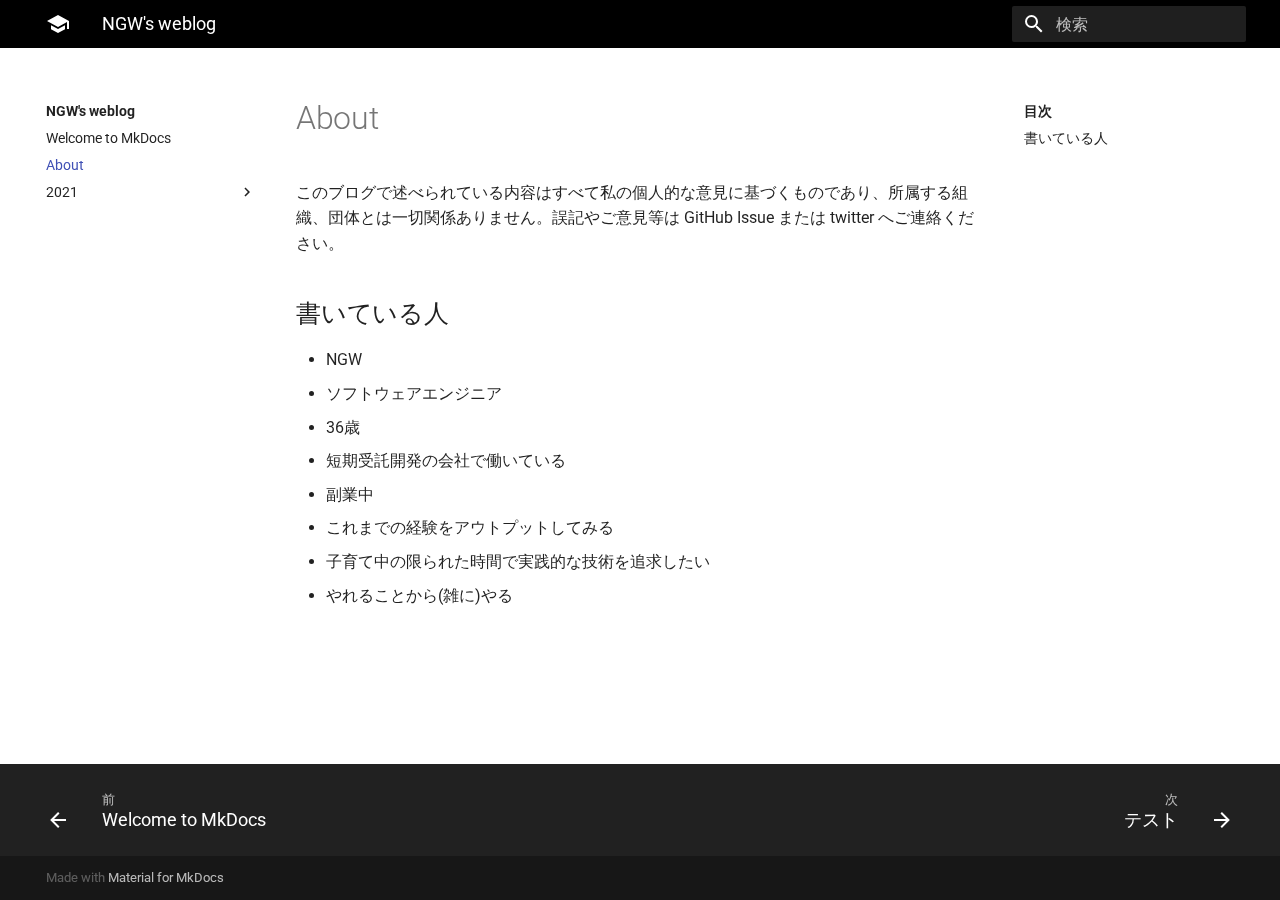
==== blog/site/about/index.html @ 0a5291e5 "Aboutページを作成." ====
<!doctype html>
<html lang="ja" class="no-js">
  <head>
    
      <meta charset="utf-8">
      <meta name="viewport" content="width=device-width,initial-scale=1">
      
      
      
        <meta name="author" content="NGW">
      
      
        <link rel="canonical" href="https://ngwork0301.github.io/about/">
      
      <link rel="icon" href="../assets/images/favicon.png">
      <meta name="generator" content="mkdocs-1.1.2, mkdocs-material-7.1.4">
    
    
      
        <title>About - NGW's weblog</title>
      
    
    
      <link rel="stylesheet" href="../assets/stylesheets/main.bde7dde4.min.css">
      
        
        <link rel="stylesheet" href="../assets/stylesheets/palette.ef6f36e2.min.css">
        
          
          
          <meta name="theme-color" content="#000000">
        
      
    
    
    
      
        
        <link rel="preconnect" href="https://fonts.gstatic.com" crossorigin>
        <link rel="stylesheet" href="https://fonts.googleapis.com/css?family=Roboto:300,400,400i,700%7CRoboto+Mono&display=fallback">
        <style>:root{--md-text-font-family:"Roboto";--md-code-font-family:"Roboto Mono"}</style>
      
    
    
    
    
      
        
<script>window.ga=window.ga||function(){(ga.q=ga.q||[]).push(arguments)},ga.l=+new Date,ga("create","UA-XXXXXXXX-X","auto"),ga("set","anonymizeIp",!0),ga("send","pageview"),document.addEventListener("DOMContentLoaded",function(){document.forms.search&&document.forms.search.query.addEventListener("blur",function(){var e;this.value&&(e=document.location.pathname,ga("send","pageview",e+"?q="+this.value))}),"undefined"!=typeof location$&&location$.subscribe(function(e){ga("send","pageview",e.pathname)})})</script>
<script async src="https://www.google-analytics.com/analytics.js"></script>
      
    
    
  </head>
  
  
    
    
    
    
    
    <body dir="ltr" data-md-color-scheme="" data-md-color-primary="black" data-md-color-accent="black">
  
    
    <script>function __prefix(e){return new URL("..",location).pathname+"."+e}function __get(e,t=localStorage){return JSON.parse(t.getItem(__prefix(e)))}</script>
    
    <input class="md-toggle" data-md-toggle="drawer" type="checkbox" id="__drawer" autocomplete="off">
    <input class="md-toggle" data-md-toggle="search" type="checkbox" id="__search" autocomplete="off">
    <label class="md-overlay" for="__drawer"></label>
    <div data-md-component="skip">
      
        
        <a href="#about" class="md-skip">
          コンテンツにスキップ
        </a>
      
    </div>
    <div data-md-component="announce">
      
    </div>
    
      <header class="md-header" data-md-component="header">
  <nav class="md-header__inner md-grid" aria-label="ヘッダー">
    <a href=".." title="NGW&#39;s weblog" class="md-header__button md-logo" aria-label="NGW's weblog" data-md-component="logo">
      
  
  <svg xmlns="http://www.w3.org/2000/svg" viewBox="0 0 24 24"><path d="M12 3 1 9l11 6 9-4.91V17h2V9M5 13.18v4L12 21l7-3.82v-4L12 17l-7-3.82z"/></svg>

    </a>
    <label class="md-header__button md-icon" for="__drawer">
      <svg xmlns="http://www.w3.org/2000/svg" viewBox="0 0 24 24"><path d="M3 6h18v2H3V6m0 5h18v2H3v-2m0 5h18v2H3v-2z"/></svg>
    </label>
    <div class="md-header__title" data-md-component="header-title">
      <div class="md-header__ellipsis">
        <div class="md-header__topic">
          <span class="md-ellipsis">
            NGW's weblog
          </span>
        </div>
        <div class="md-header__topic" data-md-component="header-topic">
          <span class="md-ellipsis">
            
              About
            
          </span>
        </div>
      </div>
    </div>
    
    
    
      <label class="md-header__button md-icon" for="__search">
        <svg xmlns="http://www.w3.org/2000/svg" viewBox="0 0 24 24"><path d="M9.5 3A6.5 6.5 0 0 1 16 9.5c0 1.61-.59 3.09-1.56 4.23l.27.27h.79l5 5-1.5 1.5-5-5v-.79l-.27-.27A6.516 6.516 0 0 1 9.5 16 6.5 6.5 0 0 1 3 9.5 6.5 6.5 0 0 1 9.5 3m0 2C7 5 5 7 5 9.5S7 14 9.5 14 14 12 14 9.5 12 5 9.5 5z"/></svg>
      </label>
      
<div class="md-search" data-md-component="search" role="dialog">
  <label class="md-search__overlay" for="__search"></label>
  <div class="md-search__inner" role="search">
    <form class="md-search__form" name="search">
      <input type="text" class="md-search__input" name="query" aria-label="検索" placeholder="検索" autocapitalize="off" autocorrect="off" autocomplete="off" spellcheck="false" data-md-component="search-query" data-md-state="active" required>
      <label class="md-search__icon md-icon" for="__search">
        <svg xmlns="http://www.w3.org/2000/svg" viewBox="0 0 24 24"><path d="M9.5 3A6.5 6.5 0 0 1 16 9.5c0 1.61-.59 3.09-1.56 4.23l.27.27h.79l5 5-1.5 1.5-5-5v-.79l-.27-.27A6.516 6.516 0 0 1 9.5 16 6.5 6.5 0 0 1 3 9.5 6.5 6.5 0 0 1 9.5 3m0 2C7 5 5 7 5 9.5S7 14 9.5 14 14 12 14 9.5 12 5 9.5 5z"/></svg>
        <svg xmlns="http://www.w3.org/2000/svg" viewBox="0 0 24 24"><path d="M20 11v2H8l5.5 5.5-1.42 1.42L4.16 12l7.92-7.92L13.5 5.5 8 11h12z"/></svg>
      </label>
      <button type="reset" class="md-search__icon md-icon" aria-label="クリア" tabindex="-1">
        <svg xmlns="http://www.w3.org/2000/svg" viewBox="0 0 24 24"><path d="M19 6.41 17.59 5 12 10.59 6.41 5 5 6.41 10.59 12 5 17.59 6.41 19 12 13.41 17.59 19 19 17.59 13.41 12 19 6.41z"/></svg>
      </button>
    </form>
    <div class="md-search__output">
      <div class="md-search__scrollwrap" data-md-scrollfix>
        <div class="md-search-result" data-md-component="search-result">
          <div class="md-search-result__meta">
            検索を初期化
          </div>
          <ol class="md-search-result__list"></ol>
        </div>
      </div>
    </div>
  </div>
</div>
    
    
  </nav>
</header>
    
    <div class="md-container" data-md-component="container">
      
      
        
      
      <main class="md-main" data-md-component="main">
        <div class="md-main__inner md-grid">
          
            
              
              <div class="md-sidebar md-sidebar--primary" data-md-component="sidebar" data-md-type="navigation" >
                <div class="md-sidebar__scrollwrap">
                  <div class="md-sidebar__inner">
                    


<nav class="md-nav md-nav--primary" aria-label="ナビゲーション" data-md-level="0">
  <label class="md-nav__title" for="__drawer">
    <a href=".." title="NGW&#39;s weblog" class="md-nav__button md-logo" aria-label="NGW's weblog" data-md-component="logo">
      
  
  <svg xmlns="http://www.w3.org/2000/svg" viewBox="0 0 24 24"><path d="M12 3 1 9l11 6 9-4.91V17h2V9M5 13.18v4L12 21l7-3.82v-4L12 17l-7-3.82z"/></svg>

    </a>
    NGW's weblog
  </label>
  
  <ul class="md-nav__list" data-md-scrollfix>
    
      
      
      

  
  
  
    <li class="md-nav__item">
      <a href=".." class="md-nav__link">
        Welcome to MkDocs
      </a>
    </li>
  

    
      
      
      

  
  
    
  
  
    <li class="md-nav__item md-nav__item--active">
      
      <input class="md-nav__toggle md-toggle" data-md-toggle="toc" type="checkbox" id="__toc">
      
      
        
      
      
        <label class="md-nav__link md-nav__link--active" for="__toc">
          About
          <span class="md-nav__icon md-icon"></span>
        </label>
      
      <a href="./" class="md-nav__link md-nav__link--active">
        About
      </a>
      
        
<nav class="md-nav md-nav--secondary" aria-label="目次">
  
  
  
    
  
  
    <label class="md-nav__title" for="__toc">
      <span class="md-nav__icon md-icon"></span>
      目次
    </label>
    <ul class="md-nav__list" data-md-component="toc" data-md-scrollfix>
      
        <li class="md-nav__item">
  <a href="#_1" class="md-nav__link">
    書いている人
  </a>
  
</li>
      
    </ul>
  
</nav>
      
    </li>
  

    
      
      
      

  
  
  
    
    <li class="md-nav__item md-nav__item--nested">
      
      
        <input class="md-nav__toggle md-toggle" data-md-toggle="__nav_3" type="checkbox" id="__nav_3" >
      
      <label class="md-nav__link" for="__nav_3">
        2021
        <span class="md-nav__icon md-icon"></span>
      </label>
      <nav class="md-nav" aria-label="2021" data-md-level="1">
        <label class="md-nav__title" for="__nav_3">
          <span class="md-nav__icon md-icon"></span>
          2021
        </label>
        <ul class="md-nav__list" data-md-scrollfix>
          
            
  
  
  
    <li class="md-nav__item">
      <a href="../2021/test/" class="md-nav__link">
        テスト
      </a>
    </li>
  

          
        </ul>
      </nav>
    </li>
  

    
  </ul>
</nav>
                  </div>
                </div>
              </div>
            
            
              
              <div class="md-sidebar md-sidebar--secondary" data-md-component="sidebar" data-md-type="toc" >
                <div class="md-sidebar__scrollwrap">
                  <div class="md-sidebar__inner">
                    
<nav class="md-nav md-nav--secondary" aria-label="目次">
  
  
  
    
  
  
    <label class="md-nav__title" for="__toc">
      <span class="md-nav__icon md-icon"></span>
      目次
    </label>
    <ul class="md-nav__list" data-md-component="toc" data-md-scrollfix>
      
        <li class="md-nav__item">
  <a href="#_1" class="md-nav__link">
    書いている人
  </a>
  
</li>
      
    </ul>
  
</nav>
                  </div>
                </div>
              </div>
            
          
          <div class="md-content" data-md-component="content">
            <article class="md-content__inner md-typeset">
              
                
                
                <h1 id="about">About</h1>
<p>このブログで述べられている内容はすべて私の個人的な意見に基づくものであり、所属する組織、団体とは一切関係ありません。誤記やご意見等は GitHub Issue または twitter へご連絡ください。</p>
<h2 id="_1">書いている人</h2>
<ul>
<li>NGW</li>
<li>ソフトウェアエンジニア</li>
<li>36歳</li>
<li>短期受託開発の会社で働いている</li>
<li>副業中</li>
<li>これまでの経験をアウトプットしてみる</li>
<li>子育て中の限られた時間で実践的な技術を追求したい</li>
<li>やれることから(雑に)やる</li>
</ul>
                
              
              
                


              
            </article>
          </div>
        </div>
        
      </main>
      
        
<footer class="md-footer">
  
    <nav class="md-footer__inner md-grid" aria-label="フッター">
      
        <a href=".." class="md-footer__link md-footer__link--prev" rel="prev">
          <div class="md-footer__button md-icon">
            <svg xmlns="http://www.w3.org/2000/svg" viewBox="0 0 24 24"><path d="M20 11v2H8l5.5 5.5-1.42 1.42L4.16 12l7.92-7.92L13.5 5.5 8 11h12z"/></svg>
          </div>
          <div class="md-footer__title">
            <div class="md-ellipsis">
              <span class="md-footer__direction">
                前
              </span>
              Welcome to MkDocs
            </div>
          </div>
        </a>
      
      
        <a href="../2021/test/" class="md-footer__link md-footer__link--next" rel="next">
          <div class="md-footer__title">
            <div class="md-ellipsis">
              <span class="md-footer__direction">
                次
              </span>
              テスト
            </div>
          </div>
          <div class="md-footer__button md-icon">
            <svg xmlns="http://www.w3.org/2000/svg" viewBox="0 0 24 24"><path d="M4 11v2h12l-5.5 5.5 1.42 1.42L19.84 12l-7.92-7.92L10.5 5.5 16 11H4z"/></svg>
          </div>
        </a>
      
    </nav>
  
  <div class="md-footer-meta md-typeset">
    <div class="md-footer-meta__inner md-grid">
      <div class="md-footer-copyright">
        
        Made with
        <a href="https://squidfunk.github.io/mkdocs-material/" target="_blank" rel="noopener">
          Material for MkDocs
        </a>
        
      </div>
      
    </div>
  </div>
</footer>
      
    </div>
    <div class="md-dialog" data-md-component="dialog">
      <div class="md-dialog__inner md-typeset"></div>
    </div>
    <script id="__config" type="application/json">{"base": "..", "features": {"tabs": true}, "translations": {"clipboard.copy": "\u30af\u30ea\u30c3\u30d7\u30dc\u30fc\u30c9\u3078\u30b3\u30d4\u30fc", "clipboard.copied": "\u30b3\u30d4\u30fc\u3057\u307e\u3057\u305f", "search.config.lang": "ja", "search.config.pipeline": "trimmer, stemmer", "search.config.separator": "[\\s\\-\u3000\u3001\u3002\uff0c\uff0e]+", "search.placeholder": "\u691c\u7d22", "search.result.placeholder": "\u691c\u7d22\u30ad\u30fc\u30ef\u30fc\u30c9\u3092\u5165\u529b\u3057\u3066\u304f\u3060\u3055\u3044", "search.result.none": "\u4f55\u3082\u898b\u3064\u304b\u308a\u307e\u305b\u3093\u3067\u3057\u305f", "search.result.one": "1\u4ef6\u898b\u3064\u304b\u308a\u307e\u3057\u305f", "search.result.other": "#\u4ef6\u898b\u3064\u304b\u308a\u307e\u3057\u305f", "search.result.more.one": "\u3053\u306e\u30da\u30fc\u30b8\u5185\u306b\u3082\u30461\u4ef6\u898b\u3064\u304b\u308a\u307e\u3057\u305f", "search.result.more.other": "\u3053\u306e\u30da\u30fc\u30b8\u5185\u306b\u3042\u3068#\u4ef6\u898b\u3064\u304b\u308a\u307e\u3057\u305f", "search.result.term.missing": "\u691c\u7d22\u306b\u542b\u307e\u308c\u306a\u3044"}, "search": "../assets/javascripts/workers/search.4fa0e4ee.min.js", "version": null}</script>
    
    
      <script src="../assets/javascripts/bundle.1d3bfcf1.min.js"></script>
      
        <script src="http://cdn.mathjax.org/mathjax/latest/MathJax.js?config=TeX-AMS-MML_HTMLorMML"></script>
      
    
  </body>
</html>
---- blog/site/assets/stylesheets/main.bde7dde4.min.css ----
@charset "UTF-8";html{box-sizing:border-box;-webkit-text-size-adjust:none;-ms-text-size-adjust:none;text-size-adjust:none}*,:after,:before{box-sizing:inherit}body{margin:0}a,button,input,label{-webkit-tap-highlight-color:transparent}a{color:inherit;text-decoration:none}hr{border:0;box-sizing:initial;display:block;height:.05rem;overflow:visible;padding:0}small{font-size:80%}sub,sup{line-height:1em}img{border-style:none}table{border-collapse:initial;border-spacing:0}td,th{font-weight:400;vertical-align:top}button{background:transparent;border:0;font-family:inherit;font-size:inherit;margin:0;padding:0}input{border:0;outline:none}:root{--md-default-fg-color:rgba(0,0,0,0.87);--md-default-fg-color--light:rgba(0,0,0,0.54);--md-default-fg-color--lighter:rgba(0,0,0,0.32);--md-default-fg-color--lightest:rgba(0,0,0,0.07);--md-default-bg-color:#fff;--md-default-bg-color--light:hsla(0,0%,100%,0.7);--md-default-bg-color--lighter:hsla(0,0%,100%,0.3);--md-default-bg-color--lightest:hsla(0,0%,100%,0.12);--md-primary-fg-color:#4051b5;--md-primary-fg-color--light:#5d6cc0;--md-primary-fg-color--dark:#303fa1;--md-primary-bg-color:#fff;--md-primary-bg-color--light:hsla(0,0%,100%,0.7);--md-accent-fg-color:#526cfe;--md-accent-fg-color--transparent:rgba(83,108,254,0.1);--md-accent-bg-color:#fff;--md-accent-bg-color--light:hsla(0,0%,100%,0.7)}:root>*{--md-code-fg-color:#36464e;--md-code-bg-color:#f5f5f5;--md-code-hl-color:rgba(255,255,0,0.5);--md-code-hl-number-color:#d52a2a;--md-code-hl-special-color:#db1457;--md-code-hl-function-color:#a846b9;--md-code-hl-constant-color:#6e59d9;--md-code-hl-keyword-color:#3f6ec6;--md-code-hl-string-color:#1c7d4d;--md-code-hl-name-color:var(--md-code-fg-color);--md-code-hl-operator-color:var(--md-default-fg-color--light);--md-code-hl-punctuation-color:var(--md-default-fg-color--light);--md-code-hl-comment-color:var(--md-default-fg-color--light);--md-code-hl-generic-color:var(--md-default-fg-color--light);--md-code-hl-variable-color:var(--md-default-fg-color--light);--md-typeset-color:var(--md-default-fg-color);--md-typeset-a-color:var(--md-primary-fg-color);--md-typeset-mark-color:rgba(255,255,0,0.5);--md-typeset-del-color:rgba(245,80,61,0.15);--md-typeset-ins-color:rgba(11,213,112,0.15);--md-typeset-kbd-color:#fafafa;--md-typeset-kbd-accent-color:#fff;--md-typeset-kbd-border-color:#b8b8b8;--md-admonition-fg-color:var(--md-default-fg-color);--md-admonition-bg-color:var(--md-default-bg-color);--md-footer-fg-color:#fff;--md-footer-fg-color--light:hsla(0,0%,100%,0.7);--md-footer-fg-color--lighter:hsla(0,0%,100%,0.3);--md-footer-bg-color:rgba(0,0,0,0.87);--md-footer-bg-color--dark:rgba(0,0,0,0.32)}.md-icon svg{fill:currentColor;display:block;height:1.2rem;width:1.2rem}body{-webkit-font-smoothing:antialiased;-moz-osx-font-smoothing:grayscale}body,input{font-family:var(--md-text-font-family,_),-apple-system,BlinkMacSystemFont,Helvetica,Arial,sans-serif;font-feature-settings:"kern","liga"}body,code,input,kbd,pre{color:var(--md-typeset-color)}code,kbd,pre{font-family:var(--md-code-font-family,_),SFMono-Regular,Consolas,Menlo,monospace;font-feature-settings:"kern"}:root{--md-typeset-table--ascending:url('data:image/svg+xml;charset=utf-8,<svg xmlns="http://www.w3.org/2000/svg" viewBox="0 0 24 24"><path d="M11 4h2v12l5.5-5.5 1.42 1.42L12 19.84l-7.92-7.92L5.5 10.5 11 16V4z"/></svg>');--md-typeset-table--descending:url('data:image/svg+xml;charset=utf-8,<svg xmlns="http://www.w3.org/2000/svg" viewBox="0 0 24 24"><path d="M13 20h-2V8l-5.5 5.5-1.42-1.42L12 4.16l7.92 7.92-1.42 1.42L13 8v12z"/></svg>')}.md-typeset{-webkit-print-color-adjust:exact;color-adjust:exact;font-size:.8rem;line-height:1.6}@media print{.md-typeset{font-size:.68rem}}.md-typeset blockquote,.md-typeset dl,.md-typeset figure,.md-typeset ol,.md-typeset pre,.md-typeset ul{margin:1em 0}.md-typeset h1{color:var(--md-default-fg-color--light);font-size:2em;line-height:1.3;margin:0 0 1.25em}.md-typeset h1,.md-typeset h2{font-weight:300;letter-spacing:-.01em}.md-typeset h2{font-size:1.5625em;line-height:1.4;margin:1.6em 0 .64em}.md-typeset h3{font-size:1.25em;font-weight:400;letter-spacing:-.01em;line-height:1.5;margin:1.6em 0 .8em}.md-typeset h2+h3{margin-top:.8em}.md-typeset h4{font-weight:700;letter-spacing:-.01em;margin:1em 0}.md-typeset h5,.md-typeset h6{color:var(--md-default-fg-color--light);font-size:.8em;font-weight:700;letter-spacing:-.01em;margin:1.25em 0}.md-typeset h5{text-transform:uppercase}.md-typeset hr{border-bottom:.05rem solid var(--md-default-fg-color--lightest);display:flow-root;margin:1.5em 0}.md-typeset a{color:var(--md-typeset-a-color);word-break:break-word}.md-typeset a,.md-typeset a:before{transition:color 125ms}.md-typeset a:focus,.md-typeset a:hover{color:var(--md-accent-fg-color)}.md-typeset a.focus-visible{outline-color:var(--md-accent-fg-color);outline-offset:.2rem}.md-typeset code,.md-typeset kbd,.md-typeset pre{color:var(--md-code-fg-color);direction:ltr}@media print{.md-typeset code,.md-typeset kbd,.md-typeset pre{white-space:pre-wrap}}.md-typeset code{background-color:var(--md-code-bg-color);border-radius:.1rem;-webkit-box-decoration-break:clone;box-decoration-break:clone;font-size:.85em;padding:0 .2941176471em;word-break:break-word}.md-typeset code:not(.focus-visible){-webkit-tap-highlight-color:transparent;outline:none}.md-typeset h1 code,.md-typeset h2 code,.md-typeset h3 code,.md-typeset h4 code,.md-typeset h5 code,.md-typeset h6 code{background-color:initial;box-shadow:none;margin:initial;padding:initial}.md-typeset a code{color:currentColor}.md-typeset pre{display:flow-root;line-height:1.4;position:relative}.md-typeset pre>code{scrollbar-width:thin;scrollbar-color:var(--md-default-fg-color--lighter) transparent;-webkit-box-decoration-break:slice;box-decoration-break:slice;box-shadow:none;display:block;margin:0;overflow:auto;padding:.7720588235em 1.1764705882em;touch-action:auto;word-break:normal}.md-typeset pre>code:hover{scrollbar-color:var(--md-accent-fg-color) transparent}.md-typeset pre>code::-webkit-scrollbar{height:.2rem;width:.2rem}.md-typeset pre>code::-webkit-scrollbar-thumb{background-color:var(--md-default-fg-color--lighter)}.md-typeset pre>code::-webkit-scrollbar-thumb:hover{background-color:var(--md-accent-fg-color)}@media screen and (max-width:44.9375em){.md-typeset>pre{margin:1em -.8rem}.md-typeset>pre code{border-radius:0}}.md-typeset kbd{background-color:var(--md-typeset-kbd-color);border-radius:.1rem;box-shadow:0 .1rem 0 .05rem var(--md-typeset-kbd-border-color),0 .1rem 0 var(--md-typeset-kbd-border-color),0 -.1rem .2rem var(--md-typeset-kbd-accent-color) inset;color:var(--md-default-fg-color);display:inline-block;font-size:.75em;padding:0 .6666666667em;vertical-align:text-top;word-break:break-word}.md-typeset mark{background-color:var(--md-typeset-mark-color);-webkit-box-decoration-break:clone;box-decoration-break:clone;color:inherit;word-break:break-word}.md-typeset abbr{border-bottom:.05rem dotted var(--md-default-fg-color--light);cursor:help;text-decoration:none}@media (hover:none){.md-typeset abbr{position:relative}.md-typeset abbr[title]:focus:after,.md-typeset abbr[title]:hover:after{background-color:var(--md-default-fg-color);border-radius:.1rem;box-shadow:0 2px 2px 0 rgba(0,0,0,.14),0 1px 5px 0 rgba(0,0,0,.12),0 3px 1px -2px rgba(0,0,0,.2);color:var(--md-default-bg-color);content:attr(title);display:inline-block;font-size:.7rem;left:0;margin-top:2em;max-width:80%;min-width:-webkit-max-content;min-width:-moz-max-content;min-width:max-content;padding:.2rem .3rem;position:absolute;width:auto}}.md-typeset small{opacity:.75}.md-typeset sub,.md-typeset sup{margin-left:.078125em}[dir=rtl] .md-typeset sub,[dir=rtl] .md-typeset sup{margin-left:0;margin-right:.078125em}.md-typeset blockquote{border-left:.2rem solid var(--md-default-fg-color--lighter);color:var(--md-default-fg-color--light);display:flow-root;padding-left:.6rem}[dir=rtl] .md-typeset blockquote{border-left:initial;border-right:.2rem solid var(--md-default-fg-color--lighter);padding-left:0;padding-right:.6rem}.md-typeset ul{list-style-type:disc}.md-typeset ol,.md-typeset ul{display:flow-root;margin-left:.625em;padding:0}[dir=rtl] .md-typeset ol,[dir=rtl] .md-typeset ul{margin-left:0;margin-right:.625em}.md-typeset ol ol,.md-typeset ul ol{list-style-type:lower-alpha}.md-typeset ol ol ol,.md-typeset ul ol ol{list-style-type:lower-roman}.md-typeset ol li,.md-typeset ul li{margin-bottom:.5em;margin-left:1.25em}[dir=rtl] .md-typeset ol li,[dir=rtl] .md-typeset ul li{margin-left:0;margin-right:1.25em}.md-typeset ol li blockquote,.md-typeset ol li p,.md-typeset ul li blockquote,.md-typeset ul li p{margin:.5em 0}.md-typeset ol li:last-child,.md-typeset ul li:last-child{margin-bottom:0}.md-typeset ol li ol,.md-typeset ol li ul,.md-typeset ul li ol,.md-typeset ul li ul{margin:.5em 0 .5em .625em}[dir=rtl] .md-typeset ol li ol,[dir=rtl] .md-typeset ol li ul,[dir=rtl] .md-typeset ul li ol,[dir=rtl] .md-typeset ul li ul{margin-left:0;margin-right:.625em}.md-typeset dd{margin:1em 0 1.5em 1.875em}[dir=rtl] .md-typeset dd{margin-left:0;margin-right:1.875em}.md-typeset img,.md-typeset svg{height:auto;max-width:100%}.md-typeset img[align=left],.md-typeset svg[align=left]{margin:1em 1em 1em 0}.md-typeset img[align=right],.md-typeset svg[align=right]{margin:1em 0 1em 1em}.md-typeset img[align]:only-child,.md-typeset svg[align]:only-child{margin-top:0}.md-typeset figure{display:flow-root;margin:0 auto;max-width:100%;text-align:center;width:-webkit-fit-content;width:-moz-fit-content;width:fit-content}.md-typeset figure img{display:block}.md-typeset figcaption{font-style:italic;margin:1em auto 2em;max-width:24rem}.md-typeset iframe{max-width:100%}.md-typeset table:not([class]){background-color:var(--md-default-bg-color);border-radius:.1rem;box-shadow:0 .2rem .5rem rgba(0,0,0,.05),0 0 .05rem rgba(0,0,0,.1);display:inline-block;font-size:.64rem;max-width:100%;overflow:auto;touch-action:auto}@media print{.md-typeset table:not([class]){display:table}}.md-typeset table:not([class])+*{margin-top:1.5em}.md-typeset table:not([class]) td>:first-child,.md-typeset table:not([class]) th>:first-child{margin-top:0}.md-typeset table:not([class]) td>:last-child,.md-typeset table:not([class]) th>:last-child{margin-bottom:0}.md-typeset table:not([class]) td:not([align]),.md-typeset table:not([class]) th:not([align]){text-align:left}[dir=rtl] .md-typeset table:not([class]) td:not([align]),[dir=rtl] .md-typeset table:not([class]) th:not([align]){text-align:right}.md-typeset table:not([class]) th{background-color:var(--md-default-fg-color--light);color:var(--md-default-bg-color);min-width:5rem;padding:.9375em 1.25em;vertical-align:top}.md-typeset table:not([class]) th a{color:inherit}.md-typeset table:not([class]) td{border-top:.05rem solid var(--md-default-fg-color--lightest);padding:.9375em 1.25em;vertical-align:top}.md-typeset table:not([class]) tr{transition:background-color 125ms}.md-typeset table:not([class]) tr:hover{background-color:rgba(0,0,0,.035);box-shadow:0 .05rem 0 var(--md-default-bg-color) inset}.md-typeset table:not([class]) tr:first-child td{border-top:0}.md-typeset table:not([class]) a{word-break:normal}.md-typeset table th[role=columnheader]{cursor:pointer}.md-typeset table th[role=columnheader]:after{content:"";display:inline-block;height:1.2em;margin-left:.5em;-webkit-mask-repeat:no-repeat;mask-repeat:no-repeat;-webkit-mask-size:contain;mask-size:contain;vertical-align:sub;width:1.2em}.md-typeset table th[role=columnheader][aria-sort=ascending]:after{background-color:currentColor;-webkit-mask-image:var(--md-typeset-table--ascending);mask-image:var(--md-typeset-table--ascending)}.md-typeset table th[role=columnheader][aria-sort=descending]:after{background-color:currentColor;-webkit-mask-image:var(--md-typeset-table--descending);mask-image:var(--md-typeset-table--descending)}.md-typeset__scrollwrap{margin:1em -.8rem;overflow-x:auto;touch-action:auto}.md-typeset__table{display:inline-block;margin-bottom:.5em;padding:0 .8rem}@media print{.md-typeset__table{display:block}}html .md-typeset__table table{display:table;margin:0;overflow:hidden;width:100%}html{font-size:125%;height:100%;overflow-x:hidden}@media screen and (min-width:100em){html{font-size:137.5%}}@media screen and (min-width:125em){html{font-size:150%}}body{background-color:var(--md-default-bg-color);display:flex;flex-direction:column;font-size:.5rem;min-height:100%;position:relative;width:100%}@media print{body{display:block}}@media screen and (max-width:59.9375em){body[data-md-state=lock]{position:fixed}}.md-grid{margin-left:auto;margin-right:auto;max-width:61rem}.md-container{display:flex;flex-direction:column;flex-grow:1}@media print{.md-container{display:block}}.md-main{flex-grow:1}.md-main__inner{display:flex;height:100%;margin-top:1.5rem}.md-ellipsis{overflow:hidden;text-overflow:ellipsis;white-space:nowrap}.md-toggle{display:none}.md-option{height:0;opacity:0;position:absolute;width:0}.md-option:checked+label:not([hidden]){display:block}.md-option.focus-visible+label{outline-color:var(--md-accent-fg-color);outline-style:auto}.md-skip{background-color:var(--md-default-fg-color);border-radius:.1rem;color:var(--md-default-bg-color);font-size:.64rem;margin:.5rem;opacity:0;outline-color:var(--md-accent-fg-color);padding:.3rem .5rem;position:fixed;transform:translateY(.4rem);z-index:-1}.md-skip:focus{opacity:1;transform:translateY(0);transition:transform .25s cubic-bezier(.4,0,.2,1),opacity 175ms 75ms;z-index:10}@page{margin:25mm}.md-announce{background-color:var(--md-footer-bg-color);overflow:auto}@media print{.md-announce{display:none}}.md-announce__inner{color:var(--md-footer-fg-color);font-size:.7rem;margin:.6rem auto;padding:0 .8rem}:root{--md-clipboard-icon:url('data:image/svg+xml;charset=utf-8,<svg xmlns="http://www.w3.org/2000/svg" viewBox="0 0 24 24"><path d="M19 21H8V7h11m0-2H8a2 2 0 0 0-2 2v14a2 2 0 0 0 2 2h11a2 2 0 0 0 2-2V7a2 2 0 0 0-2-2m-3-4H4a2 2 0 0 0-2 2v14h2V3h12V1z"/></svg>')}.md-clipboard{border-radius:.1rem;color:var(--md-default-fg-color--lightest);cursor:pointer;height:1.5em;outline-color:var(--md-accent-fg-color);outline-offset:.1rem;position:absolute;right:.5em;top:.5em;transition:color .25s;width:1.5em;z-index:1}@media print{.md-clipboard{display:none}}.md-clipboard:not(.focus-visible){-webkit-tap-highlight-color:transparent;outline:none}:hover>.md-clipboard{color:var(--md-default-fg-color--light)}.md-clipboard:focus,.md-clipboard:hover{color:var(--md-accent-fg-color)}.md-clipboard:after{background-color:currentColor;content:"";display:block;height:1.125em;margin:0 auto;-webkit-mask-image:var(--md-clipboard-icon);mask-image:var(--md-clipboard-icon);-webkit-mask-repeat:no-repeat;mask-repeat:no-repeat;-webkit-mask-size:contain;mask-size:contain;width:1.125em}.md-clipboard--inline{cursor:pointer}.md-clipboard--inline code{transition:color .25s,background-color .25s}.md-clipboard--inline:focus code,.md-clipboard--inline:hover code{background-color:var(--md-accent-fg-color--transparent);color:var(--md-accent-fg-color)}.md-content{scroll-padding-top:51.2rem;flex-grow:1;overflow:hidden}.md-content__inner{margin:0 .8rem 1.2rem;padding-top:.6rem}@media screen and (min-width:76.25em){.md-sidebar--primary:not([hidden])~.md-content>.md-content__inner{margin-left:1.2rem}[dir=rtl] .md-sidebar--primary:not([hidden])~.md-content>.md-content__inner{margin-left:.8rem;margin-right:1.2rem}.md-sidebar--secondary:not([hidden])~.md-content>.md-content__inner{margin-right:1.2rem}[dir=rtl] .md-sidebar--secondary:not([hidden])~.md-content>.md-content__inner{margin-left:1.2rem;margin-right:.8rem}}.md-content__inner:before{content:"";display:block;height:.4rem}.md-content__inner>:last-child{margin-bottom:0}.md-content__button{float:right;margin:.4rem 0 .4rem .4rem;padding:0}@media print{.md-content__button{display:none}}[dir=rtl] .md-content__button{float:left;margin-left:0;margin-right:.4rem}[dir=rtl] .md-content__button svg{transform:scaleX(-1)}.md-typeset .md-content__button{color:var(--md-default-fg-color--lighter)}.md-content__button svg{display:inline;vertical-align:top}.md-dialog{background-color:var(--md-default-fg-color);border-radius:.1rem;bottom:.8rem;box-shadow:0 2px 2px 0 rgba(0,0,0,.14),0 1px 5px 0 rgba(0,0,0,.12),0 3px 1px -2px rgba(0,0,0,.2);left:auto;min-width:11.1rem;opacity:0;padding:.4rem .6rem;pointer-events:none;position:fixed;right:.8rem;transform:translateY(100%);transition:transform 0ms .4s,opacity .4s;z-index:2}@media print{.md-dialog{display:none}}[dir=rtl] .md-dialog{left:.8rem;right:auto}.md-dialog[data-md-state=open]{opacity:1;pointer-events:auto;transform:translateY(0);transition:transform .4s cubic-bezier(.075,.85,.175,1),opacity .4s}.md-dialog__inner{color:var(--md-default-bg-color);font-size:.7rem}.md-typeset .md-button{border:.1rem solid;border-radius:.1rem;color:var(--md-primary-fg-color);display:inline-block;font-weight:700;padding:.625em 2em;transition:color 125ms,background-color 125ms,border-color 125ms}.md-typeset .md-button--primary{background-color:var(--md-primary-fg-color);border-color:var(--md-primary-fg-color);color:var(--md-primary-bg-color)}.md-typeset .md-button:focus,.md-typeset .md-button:hover{background-color:var(--md-accent-fg-color);border-color:var(--md-accent-fg-color);color:var(--md-accent-bg-color)}.md-typeset .md-input{border-radius:.1rem;box-shadow:0 .2rem .5rem rgba(0,0,0,.1),0 .025rem .05rem rgba(0,0,0,.1);font-size:.8rem;height:1.8rem;padding:0 .6rem;transition:box-shadow .25s}.md-typeset .md-input:focus,.md-typeset .md-input:hover{box-shadow:0 .4rem 1rem rgba(0,0,0,.15),0 .025rem .05rem rgba(0,0,0,.15)}.md-typeset .md-input--stretch{width:100%}.md-header{background-color:var(--md-primary-fg-color);box-shadow:0 0 .2rem transparent,0 .2rem .4rem transparent;color:var(--md-primary-bg-color);left:0;position:-webkit-sticky;position:sticky;right:0;top:0;z-index:2}@media print{.md-header{display:none}}.md-header[data-md-state=shadow]{box-shadow:0 0 .2rem rgba(0,0,0,.1),0 .2rem .4rem rgba(0,0,0,.2);transition:transform .25s cubic-bezier(.1,.7,.1,1),box-shadow .25s}.md-header[data-md-state=hidden]{transform:translateY(-100%);transition:transform .25s cubic-bezier(.8,0,.6,1),box-shadow .25s}.md-header__inner{align-items:center;display:flex;padding:0 .2rem}.md-header__button{color:currentColor;cursor:pointer;margin:.2rem;outline-color:var(--md-accent-fg-color);padding:.4rem;position:relative;transition:opacity .25s;vertical-align:middle;z-index:1}.md-header__button:hover{opacity:.7}.md-header__button:not([hidden]){display:inline-block}.md-header__button:not(.focus-visible){-webkit-tap-highlight-color:transparent;outline:none}.md-header__button.md-logo{margin:.2rem;padding:.4rem}@media screen and (max-width:76.1875em){.md-header__button.md-logo{display:none}}.md-header__button.md-logo img,.md-header__button.md-logo svg{fill:currentColor;display:block;height:1.2rem;width:1.2rem}@media screen and (min-width:60em){.md-header__button[for=__search]{display:none}}.no-js .md-header__button[for=__search]{display:none}[dir=rtl] .md-header__button[for=__search] svg{transform:scaleX(-1)}@media screen and (min-width:76.25em){.md-header__button[for=__drawer]{display:none}}.md-header__topic{display:flex;max-width:100%;position:absolute;transition:transform .4s cubic-bezier(.1,.7,.1,1),opacity .15s}.md-header__topic+.md-header__topic{opacity:0;pointer-events:none;transform:translateX(1.25rem);transition:transform .4s cubic-bezier(1,.7,.1,.1),opacity .15s;z-index:-1}[dir=rtl] .md-header__topic+.md-header__topic{transform:translateX(-1.25rem)}.md-header__title{flex-grow:1;font-size:.9rem;height:2.4rem;line-height:2.4rem;margin-left:1rem;margin-right:.4rem}.md-header__title[data-md-state=active] .md-header__topic{opacity:0;pointer-events:none;transform:translateX(-1.25rem);transition:transform .4s cubic-bezier(1,.7,.1,.1),opacity .15s;z-index:-1}[dir=rtl] .md-header__title[data-md-state=active] .md-header__topic{transform:translateX(1.25rem)}.md-header__title[data-md-state=active] .md-header__topic+.md-header__topic{opacity:1;pointer-events:auto;transform:translateX(0);transition:transform .4s cubic-bezier(.1,.7,.1,1),opacity .15s;z-index:0}.md-header__title>.md-header__ellipsis{height:100%;position:relative;width:100%}.md-header__option{display:flex;flex-shrink:0;max-width:100%;transition:max-width 0ms .25s,opacity .25s .25s;white-space:nowrap}[data-md-toggle=search]:checked~.md-header .md-header__option{max-width:0;opacity:0;transition:max-width 0ms,opacity 0ms}.md-header__source{display:none}@media screen and (min-width:60em){.md-header__source{display:block;margin-left:1rem;max-width:11.7rem;width:11.7rem}[dir=rtl] .md-header__source{margin-left:0;margin-right:1rem}}@media screen and (min-width:76.25em){.md-header__source{margin-left:1.4rem}[dir=rtl] .md-header__source{margin-right:1.4rem}}.md-footer{background-color:var(--md-footer-bg-color);color:var(--md-footer-fg-color)}@media print{.md-footer{display:none}}.md-footer__inner{overflow:auto;padding:.2rem}.md-footer__link{display:flex;outline-color:var(--md-accent-fg-color);padding-bottom:.4rem;padding-top:1.4rem;transition:opacity .25s}@media screen and (min-width:45em){.md-footer__link{width:50%}}.md-footer__link:focus,.md-footer__link:hover{opacity:.7}.md-footer__link--prev{float:left}@media screen and (max-width:44.9375em){.md-footer__link--prev{width:25%}.md-footer__link--prev .md-footer__title{display:none}}[dir=rtl] .md-footer__link--prev{float:right}[dir=rtl] .md-footer__link--prev svg{transform:scaleX(-1)}.md-footer__link--next{float:right;text-align:right}@media screen and (max-width:44.9375em){.md-footer__link--next{width:75%}}[dir=rtl] .md-footer__link--next{float:left;text-align:left}[dir=rtl] .md-footer__link--next svg{transform:scaleX(-1)}.md-footer__title{flex-grow:1;font-size:.9rem;line-height:2.4rem;max-width:calc(100% - 2.4rem);padding:0 1rem;position:relative}.md-footer__button{margin:.2rem;padding:.4rem}.md-footer__direction{font-size:.64rem;left:0;margin-top:-1rem;opacity:.7;padding:0 1rem;position:absolute;right:0}.md-footer-meta{background-color:var(--md-footer-bg-color--dark)}.md-footer-meta__inner{display:flex;flex-wrap:wrap;justify-content:space-between;padding:.2rem}html .md-footer-meta.md-typeset a{color:var(--md-footer-fg-color--light)}html .md-footer-meta.md-typeset a:focus,html .md-footer-meta.md-typeset a:hover{color:var(--md-footer-fg-color)}.md-footer-copyright{color:var(--md-footer-fg-color--lighter);font-size:.64rem;margin:auto .6rem;padding:.4rem 0;width:100%}@media screen and (min-width:45em){.md-footer-copyright{width:auto}}.md-footer-copyright__highlight{color:var(--md-footer-fg-color--light)}.md-footer-social{margin:0 .4rem;padding:.2rem 0 .6rem}@media screen and (min-width:45em){.md-footer-social{padding:.6rem 0}}.md-footer-social__link{display:inline-block;height:1.6rem;text-align:center;width:1.6rem}.md-footer-social__link:before{line-height:1.9}.md-footer-social__link svg{fill:currentColor;max-height:.8rem;vertical-align:-25%}:root{--md-nav-icon--prev:url('data:image/svg+xml;charset=utf-8,<svg xmlns="http://www.w3.org/2000/svg" viewBox="0 0 24 24"><path d="M20 11v2H8l5.5 5.5-1.42 1.42L4.16 12l7.92-7.92L13.5 5.5 8 11h12z"/></svg>');--md-nav-icon--next:url('data:image/svg+xml;charset=utf-8,<svg xmlns="http://www.w3.org/2000/svg" viewBox="0 0 24 24"><path d="M8.59 16.58 13.17 12 8.59 7.41 10 6l6 6-6 6-1.41-1.42z"/></svg>');--md-toc-icon:url('data:image/svg+xml;charset=utf-8,<svg xmlns="http://www.w3.org/2000/svg" viewBox="0 0 24 24"><path d="M3 9h14V7H3v2m0 4h14v-2H3v2m0 4h14v-2H3v2m16 0h2v-2h-2v2m0-10v2h2V7h-2m0 6h2v-2h-2v2z"/></svg>')}.md-nav{font-size:.7rem;line-height:1.3}.md-nav__title{display:block;font-weight:700;overflow:hidden;padding:0 .6rem;text-overflow:ellipsis}.md-nav__title .md-nav__button{display:none}.md-nav__title .md-nav__button img{height:100%;width:auto}.md-nav__title .md-nav__button.md-logo img,.md-nav__title .md-nav__button.md-logo svg{fill:currentColor;display:block;height:2.4rem;width:2.4rem}.md-nav__list{list-style:none;margin:0;padding:0}.md-nav__item{padding:0 .6rem}.md-nav__item .md-nav__item{padding-right:0}[dir=rtl] .md-nav__item .md-nav__item{padding-left:0;padding-right:.6rem}.md-nav__link{scroll-snap-align:start;cursor:pointer;display:block;margin-top:.625em;overflow:hidden;text-overflow:ellipsis;transition:color 125ms}.md-nav__link[data-md-state=blur]{color:var(--md-default-fg-color--light)}.md-nav__item .md-nav__link--active{color:var(--md-typeset-a-color)}.md-nav__item--nested>.md-nav__link{color:inherit}.md-nav__link:focus,.md-nav__link:hover{color:var(--md-accent-fg-color)}.md-nav__link.focus-visible{outline-color:var(--md-accent-fg-color);outline-offset:.2rem}.md-nav--primary .md-nav__link[for=__toc]{display:none}.md-nav--primary .md-nav__link[for=__toc] .md-icon:after{background-color:currentColor;display:block;height:100%;-webkit-mask-image:var(--md-toc-icon);mask-image:var(--md-toc-icon);width:100%}.md-nav--primary .md-nav__link[for=__toc]~.md-nav,.md-nav__source{display:none}@media screen and (max-width:76.1875em){.md-nav--primary,.md-nav--primary .md-nav{background-color:var(--md-default-bg-color);display:flex;flex-direction:column;height:100%;left:0;position:absolute;right:0;top:0;z-index:1}.md-nav--primary .md-nav__item,.md-nav--primary .md-nav__title{font-size:.8rem;line-height:1.5}.md-nav--primary .md-nav__title{background-color:var(--md-default-fg-color--lightest);color:var(--md-default-fg-color--light);cursor:pointer;font-weight:400;height:5.6rem;line-height:2.4rem;padding:3rem .8rem .2rem;position:relative;white-space:nowrap}.md-nav--primary .md-nav__title .md-nav__icon{display:block;height:1.2rem;left:.4rem;margin:.2rem;position:absolute;top:.4rem;width:1.2rem}[dir=rtl] .md-nav--primary .md-nav__title .md-nav__icon{left:auto;right:.4rem}.md-nav--primary .md-nav__title .md-nav__icon:after{background-color:currentColor;content:"";display:block;height:100%;-webkit-mask-image:var(--md-nav-icon--prev);mask-image:var(--md-nav-icon--prev);-webkit-mask-repeat:no-repeat;mask-repeat:no-repeat;-webkit-mask-size:contain;mask-size:contain;width:100%}.md-nav--primary .md-nav__title~.md-nav__list{background-color:var(--md-default-bg-color);box-shadow:0 .05rem 0 var(--md-default-fg-color--lightest) inset;overflow-y:auto;-ms-scroll-snap-type:y mandatory;scroll-snap-type:y mandatory;touch-action:pan-y}.md-nav--primary .md-nav__title~.md-nav__list>:first-child{border-top:0}.md-nav--primary .md-nav__title[for=__drawer]{background-color:var(--md-primary-fg-color);color:var(--md-primary-bg-color)}.md-nav--primary .md-nav__title .md-logo{display:block;left:.2rem;margin:.2rem;padding:.4rem;position:absolute;top:.2rem}[dir=rtl] .md-nav--primary .md-nav__title .md-logo{left:auto;right:.2rem}.md-nav--primary .md-nav__list{flex:1}.md-nav--primary .md-nav__item{border-top:.05rem solid var(--md-default-fg-color--lightest);padding:0}.md-nav--primary .md-nav__item--nested>.md-nav__link{padding-right:2.4rem}[dir=rtl] .md-nav--primary .md-nav__item--nested>.md-nav__link{padding-left:2.4rem;padding-right:.8rem}.md-nav--primary .md-nav__item--active>.md-nav__link{color:var(--md-typeset-a-color)}.md-nav--primary .md-nav__item--active>.md-nav__link:focus,.md-nav--primary .md-nav__item--active>.md-nav__link:hover{color:var(--md-accent-fg-color)}.md-nav--primary .md-nav__link{margin-top:0;padding:.6rem .8rem;position:relative}.md-nav--primary .md-nav__link .md-nav__icon{color:inherit;font-size:1.2rem;height:1.2rem;margin-top:-.6rem;position:absolute;right:.6rem;top:50%;width:1.2rem}[dir=rtl] .md-nav--primary .md-nav__link .md-nav__icon{left:.6rem;right:auto}.md-nav--primary .md-nav__link .md-nav__icon:after{background-color:currentColor;content:"";display:block;height:100%;-webkit-mask-image:var(--md-nav-icon--next);mask-image:var(--md-nav-icon--next);-webkit-mask-repeat:no-repeat;mask-repeat:no-repeat;-webkit-mask-size:contain;mask-size:contain;width:100%}[dir=rtl] .md-nav--primary .md-nav__icon:after{transform:scale(-1)}.md-nav--primary .md-nav--secondary .md-nav__link{position:static}.md-nav--primary .md-nav--secondary .md-nav{background-color:initial;position:static}.md-nav--primary .md-nav--secondary .md-nav .md-nav__link{padding-left:1.4rem}[dir=rtl] .md-nav--primary .md-nav--secondary .md-nav .md-nav__link{padding-left:0;padding-right:1.4rem}.md-nav--primary .md-nav--secondary .md-nav .md-nav .md-nav__link{padding-left:2rem}[dir=rtl] .md-nav--primary .md-nav--secondary .md-nav .md-nav .md-nav__link{padding-left:0;padding-right:2rem}.md-nav--primary .md-nav--secondary .md-nav .md-nav .md-nav .md-nav__link{padding-left:2.6rem}[dir=rtl] .md-nav--primary .md-nav--secondary .md-nav .md-nav .md-nav .md-nav__link{padding-left:0;padding-right:2.6rem}.md-nav--primary .md-nav--secondary .md-nav .md-nav .md-nav .md-nav .md-nav__link{padding-left:3.2rem}[dir=rtl] .md-nav--primary .md-nav--secondary .md-nav .md-nav .md-nav .md-nav .md-nav__link{padding-left:0;padding-right:3.2rem}.md-nav--secondary{background-color:initial}.md-nav__toggle~.md-nav{display:flex;opacity:0;transform:translateX(100%);transition:transform .25s cubic-bezier(.8,0,.6,1),opacity 125ms 50ms}[dir=rtl] .md-nav__toggle~.md-nav{transform:translateX(-100%)}.md-nav__toggle:checked~.md-nav{opacity:1;transform:translateX(0);transition:transform .25s cubic-bezier(.4,0,.2,1),opacity 125ms 125ms}.md-nav__toggle:checked~.md-nav>.md-nav__list{-webkit-backface-visibility:hidden;backface-visibility:hidden}}@media screen and (max-width:59.9375em){.md-nav--primary .md-nav__link[for=__toc]{display:block;padding-right:2.4rem}[dir=rtl] .md-nav--primary .md-nav__link[for=__toc]{padding-left:2.4rem;padding-right:.8rem}.md-nav--primary .md-nav__link[for=__toc] .md-icon:after{content:""}.md-nav--primary .md-nav__link[for=__toc]+.md-nav__link{display:none}.md-nav--primary .md-nav__link[for=__toc]~.md-nav{display:flex}.md-nav__source{background-color:var(--md-primary-fg-color--dark);color:var(--md-primary-bg-color);display:block;padding:0 .2rem}}@media screen and (min-width:60em) and (max-width:76.1875em){.md-nav--integrated .md-nav__link[for=__toc]{scroll-snap-align:none;display:block;padding-right:2.4rem}[dir=rtl] .md-nav--integrated .md-nav__link[for=__toc]{padding-left:2.4rem;padding-right:.8rem}.md-nav--integrated .md-nav__link[for=__toc] .md-icon:after{content:""}.md-nav--integrated .md-nav__link[for=__toc]+.md-nav__link{display:none}.md-nav--integrated .md-nav__link[for=__toc]~.md-nav{display:flex}}@media screen and (min-width:60em){.md-nav--secondary .md-nav__title[for=__toc]{scroll-snap-align:start}.md-nav--secondary .md-nav__title .md-nav__icon{display:none}}@media screen and (min-width:76.25em){.md-nav{transition:max-height .25s cubic-bezier(.86,0,.07,1)}.md-nav--primary .md-nav__title[for=__drawer]{scroll-snap-align:start}.md-nav--primary .md-nav__title .md-nav__icon,.md-nav__toggle~.md-nav{display:none}.md-nav__toggle:checked~.md-nav,.md-nav__toggle:indeterminate~.md-nav{display:block}.md-nav__item--nested>.md-nav>.md-nav__title{display:none}.md-nav__item--section{display:block;margin:1.25em 0}.md-nav__item--section:last-child{margin-bottom:0}.md-nav__item--section>.md-nav__link{display:none}.md-nav__item--section>.md-nav{display:block}.md-nav__item--section>.md-nav>.md-nav__title{scroll-snap-align:start;display:block;padding:0;pointer-events:none}.md-nav__item--section>.md-nav>.md-nav__list>.md-nav__item{padding:0}.md-nav__icon{float:right;height:.9rem;transition:transform .25s;width:.9rem}[dir=rtl] .md-nav__icon{float:left;transform:rotate(180deg)}.md-nav__icon:after{background-color:currentColor;content:"";display:inline-block;height:100%;-webkit-mask-image:var(--md-nav-icon--next);mask-image:var(--md-nav-icon--next);-webkit-mask-repeat:no-repeat;mask-repeat:no-repeat;-webkit-mask-size:contain;mask-size:contain;vertical-align:-.1rem;width:100%}.md-nav__item--nested .md-nav__toggle:checked~.md-nav__link .md-nav__icon,.md-nav__item--nested .md-nav__toggle:indeterminate~.md-nav__link .md-nav__icon{transform:rotate(90deg)}.md-nav--lifted>.md-nav__list>.md-nav__item,.md-nav--lifted>.md-nav__list>.md-nav__item--nested,.md-nav--lifted>.md-nav__title{display:none}.md-nav--lifted>.md-nav__list>.md-nav__item--active{display:block;padding:0}.md-nav--lifted>.md-nav__list>.md-nav__item--active>.md-nav__link{display:none}.md-nav--lifted>.md-nav__list>.md-nav__item--active>.md-nav>.md-nav__title{scroll-snap-align:start;display:block;padding:0 .6rem;pointer-events:none}.md-nav--lifted .md-nav[data-md-level="1"]{display:block}.md-nav--lifted .md-nav[data-md-level="1"]>.md-nav__list>.md-nav__item{padding-right:.6rem}.md-nav--integrated .md-nav__link[for=__toc]~.md-nav{border-left:.05rem solid var(--md-primary-fg-color);display:block;margin-bottom:1.25em}.md-nav--integrated .md-nav__link[for=__toc]~.md-nav>.md-nav__title{display:none}}:root{--md-search-result-icon:url('data:image/svg+xml;charset=utf-8,<svg xmlns="http://www.w3.org/2000/svg" viewBox="0 0 24 24"><path d="M14 2H6a2 2 0 0 0-2 2v16a2 2 0 0 0 2 2h7c-.41-.25-.8-.56-1.14-.9-.33-.33-.61-.7-.86-1.1H6V4h7v5h5v1.18c.71.16 1.39.43 2 .82V8l-6-6m6.31 16.9c1.33-2.11.69-4.9-1.4-6.22-2.11-1.33-4.91-.68-6.22 1.4-1.34 2.11-.69 4.89 1.4 6.22 1.46.93 3.32.93 4.79.02L22 23.39 23.39 22l-3.08-3.1m-3.81.1a2.5 2.5 0 0 1-2.5-2.5 2.5 2.5 0 0 1 2.5-2.5 2.5 2.5 0 0 1 2.5 2.5 2.5 2.5 0 0 1-2.5 2.5z"/></svg>')}.md-search{position:relative}@media screen and (min-width:60em){.md-search{padding:.2rem 0}}.no-js .md-search{display:none}.md-search__overlay{opacity:0;z-index:1}@media screen and (max-width:59.9375em){.md-search__overlay{background-color:var(--md-default-bg-color);border-radius:1rem;height:2rem;left:-2.2rem;overflow:hidden;pointer-events:none;position:absolute;top:.2rem;transform-origin:center;transition:transform .3s .1s,opacity .2s .2s;width:2rem}[dir=rtl] .md-search__overlay{left:auto;right:-2.2rem}[data-md-toggle=search]:checked~.md-header .md-search__overlay{opacity:1;transition:transform .4s,opacity .1s}}@media screen and (min-width:60em){.md-search__overlay{background-color:rgba(0,0,0,.54);cursor:pointer;height:0;left:0;position:fixed;top:0;transition:width 0ms .25s,height 0ms .25s,opacity .25s;width:0}[dir=rtl] .md-search__overlay{left:auto;right:0}[data-md-toggle=search]:checked~.md-header .md-search__overlay{height:200vh;opacity:1;transition:width 0ms,height 0ms,opacity .25s;width:100%}}@media screen and (max-width:29.9375em){[data-md-toggle=search]:checked~.md-header .md-search__overlay{transform:scale(45)}}@media screen and (min-width:30em) and (max-width:44.9375em){[data-md-toggle=search]:checked~.md-header .md-search__overlay{transform:scale(60)}}@media screen and (min-width:45em) and (max-width:59.9375em){[data-md-toggle=search]:checked~.md-header .md-search__overlay{transform:scale(75)}}.md-search__inner{-webkit-backface-visibility:hidden;backface-visibility:hidden}@media screen and (max-width:59.9375em){.md-search__inner{height:100%;left:100%;opacity:0;position:fixed;top:0;transform:translateX(5%);transition:right 0ms .3s,left 0ms .3s,transform .15s cubic-bezier(.4,0,.2,1) .15s,opacity .15s .15s;width:100%;z-index:2}[data-md-toggle=search]:checked~.md-header .md-search__inner{left:0;opacity:1;transform:translateX(0);transition:right 0ms 0ms,left 0ms 0ms,transform .15s cubic-bezier(.1,.7,.1,1) .15s,opacity .15s .15s}[dir=rtl] [data-md-toggle=search]:checked~.md-header .md-search__inner{left:auto;right:0}html [dir=rtl] .md-search__inner{left:auto;right:100%;transform:translateX(-5%)}}@media screen and (min-width:60em){.md-search__inner{float:right;padding:.1rem 0;position:relative;transition:width .25s cubic-bezier(.1,.7,.1,1);width:11.7rem}[dir=rtl] .md-search__inner{float:left}}@media screen and (min-width:60em) and (max-width:76.1875em){[data-md-toggle=search]:checked~.md-header .md-search__inner{width:23.4rem}}@media screen and (min-width:76.25em){[data-md-toggle=search]:checked~.md-header .md-search__inner{width:34.4rem}}.md-search__form{position:relative}@media screen and (min-width:60em){.md-search__form{border-radius:.1rem}}.md-search__input{background-color:var(--md-default-bg-color);box-shadow:0 0 .6rem transparent;padding:0 2.2rem 0 3.6rem;position:relative;text-overflow:ellipsis;transition:color .25s,background-color .25s,box-shadow .25s;z-index:2}[dir=rtl] .md-search__input{padding:0 3.6rem 0 2.2rem}.md-search__input::-webkit-input-placeholder{-webkit-transition:color .25s;transition:color .25s}.md-search__input::-moz-placeholder{-moz-transition:color .25s;transition:color .25s}.md-search__input::-ms-input-placeholder{-ms-transition:color .25s;transition:color .25s}.md-search__input::placeholder{transition:color .25s}.md-search__input::-webkit-input-placeholder{color:var(--md-default-fg-color--light)}.md-search__input::-moz-placeholder{color:var(--md-default-fg-color--light)}.md-search__input::-ms-input-placeholder{color:var(--md-default-fg-color--light)}.md-search__input::placeholder,.md-search__input~.md-search__icon{color:var(--md-default-fg-color--light)}.md-search__input::-ms-clear{display:none}[data-md-toggle=search]:checked~.md-header .md-search__input{box-shadow:0 0 .6rem rgba(0,0,0,.07)}@media screen and (max-width:59.9375em){.md-search__input{font-size:.9rem;height:2.4rem;width:100%}}@media screen and (min-width:60em){.md-search__input{background-color:rgba(0,0,0,.26);border-radius:.1rem;color:inherit;font-size:.8rem;height:1.8rem;padding-left:2.2rem;width:100%}[dir=rtl] .md-search__input{padding-right:2.2rem}.md-search__input+.md-search__icon{color:var(--md-primary-bg-color)}.md-search__input::-webkit-input-placeholder{color:var(--md-primary-bg-color--light)}.md-search__input::-moz-placeholder{color:var(--md-primary-bg-color--light)}.md-search__input::-ms-input-placeholder{color:var(--md-primary-bg-color--light)}.md-search__input::placeholder{color:var(--md-primary-bg-color--light)}.md-search__input:hover{background-color:hsla(0,0%,100%,.12)}[data-md-toggle=search]:checked~.md-header .md-search__input{background-color:var(--md-default-bg-color);border-radius:.1rem .1rem 0 0;color:var(--md-default-fg-color);text-overflow:clip}[data-md-toggle=search]:checked~.md-header .md-search__input::-webkit-input-placeholder{color:var(--md-default-fg-color--light)}[data-md-toggle=search]:checked~.md-header .md-search__input::-moz-placeholder{color:var(--md-default-fg-color--light)}[data-md-toggle=search]:checked~.md-header .md-search__input::-ms-input-placeholder{color:var(--md-default-fg-color--light)}[data-md-toggle=search]:checked~.md-header .md-search__input+.md-search__icon,[data-md-toggle=search]:checked~.md-header .md-search__input::placeholder{color:var(--md-default-fg-color--light)}}.md-search__icon{cursor:pointer;height:1.2rem;position:absolute;transition:color .25s,opacity .25s;width:1.2rem;z-index:2}.md-search__icon:hover{opacity:.7}.md-search__icon[for=__search]{left:.5rem;top:.3rem}[dir=rtl] .md-search__icon[for=__search]{left:auto;right:.5rem}[dir=rtl] .md-search__icon[for=__search] svg{transform:scaleX(-1)}@media screen and (max-width:59.9375em){.md-search__icon[for=__search]{left:.8rem;top:.6rem}[dir=rtl] .md-search__icon[for=__search]{left:auto;right:.8rem}.md-search__icon[for=__search] svg:first-child{display:none}}@media screen and (min-width:60em){.md-search__icon[for=__search]{pointer-events:none}.md-search__icon[for=__search] svg:last-child{display:none}}.md-search__icon[type=reset]{opacity:0;pointer-events:none;right:.5rem;top:.3rem;transform:scale(.75);transition:transform .15s cubic-bezier(.1,.7,.1,1),opacity .15s}[dir=rtl] .md-search__icon[type=reset]{left:.5rem;right:auto}@media screen and (max-width:59.9375em){.md-search__icon[type=reset]{right:.8rem;top:.6rem}[dir=rtl] .md-search__icon[type=reset]{left:.8rem;right:auto}}[data-md-toggle=search]:checked~.md-header .md-search__input:valid~.md-search__icon[type=reset]{opacity:1;pointer-events:auto;transform:scale(1)}[data-md-toggle=search]:checked~.md-header .md-search__input:valid~.md-search__icon[type=reset]:hover{opacity:.7}.md-search__output{border-radius:0 0 .1rem .1rem;overflow:hidden;position:absolute;width:100%;z-index:1}@media screen and (max-width:59.9375em){.md-search__output{bottom:0;top:2.4rem}}@media screen and (min-width:60em){.md-search__output{opacity:0;top:1.9rem;transition:opacity .4s}[data-md-toggle=search]:checked~.md-header .md-search__output{box-shadow:0 6px 10px 0 rgba(0,0,0,.14),0 1px 18px 0 rgba(0,0,0,.12),0 3px 5px -1px rgba(0,0,0,.4);opacity:1}}.md-search__scrollwrap{-webkit-backface-visibility:hidden;backface-visibility:hidden;background-color:var(--md-default-bg-color);height:100%;overflow-y:auto;touch-action:pan-y}@media (-webkit-max-device-pixel-ratio:1),(max-resolution:1dppx){.md-search__scrollwrap{transform:translateZ(0)}}@media screen and (min-width:60em) and (max-width:76.1875em){.md-search__scrollwrap{width:23.4rem}}@media screen and (min-width:76.25em){.md-search__scrollwrap{width:34.4rem}}@media screen and (min-width:60em){.md-search__scrollwrap{scrollbar-width:thin;scrollbar-color:var(--md-default-fg-color--lighter) transparent;max-height:0}[data-md-toggle=search]:checked~.md-header .md-search__scrollwrap{max-height:75vh}.md-search__scrollwrap:hover{scrollbar-color:var(--md-accent-fg-color) transparent}.md-search__scrollwrap::-webkit-scrollbar{height:.2rem;width:.2rem}.md-search__scrollwrap::-webkit-scrollbar-thumb{background-color:var(--md-default-fg-color--lighter)}.md-search__scrollwrap::-webkit-scrollbar-thumb:hover{background-color:var(--md-accent-fg-color)}}.md-search-result{color:var(--md-default-fg-color);word-break:break-word}.md-search-result__meta{scroll-snap-align:start;background-color:var(--md-default-fg-color--lightest);color:var(--md-default-fg-color--light);font-size:.64rem;line-height:1.8rem;padding:0 .8rem}@media screen and (min-width:60em){.md-search-result__meta{padding-left:2.2rem}[dir=rtl] .md-search-result__meta{padding-left:0;padding-right:2.2rem}}.md-search-result__list{list-style:none;margin:0;padding:0}.md-search-result__item{box-shadow:0 -.05rem 0 var(--md-default-fg-color--lightest)}.md-search-result__item:first-child{box-shadow:none}.md-search-result__link{scroll-snap-align:start;display:block;outline:none;transition:background-color .25s}.md-search-result__link:focus,.md-search-result__link:hover{background-color:var(--md-accent-fg-color--transparent)}.md-search-result__link:last-child p:last-child{margin-bottom:.6rem}.md-search-result__more summary{scroll-snap-align:start;color:var(--md-typeset-a-color);cursor:pointer;display:block;font-size:.64rem;outline:none;padding:.75em .8rem;transition:color .25s,background-color .25s}@media screen and (min-width:60em){.md-search-result__more summary{padding-left:2.2rem}[dir=rtl] .md-search-result__more summary{padding-left:.8rem;padding-right:2.2rem}}.md-search-result__more summary:focus,.md-search-result__more summary:hover{background-color:var(--md-accent-fg-color--transparent);color:var(--md-accent-fg-color)}.md-search-result__more summary::-webkit-details-marker,.md-search-result__more summary::marker{display:none}.md-search-result__more summary~*>*{opacity:.65}.md-search-result__article{overflow:hidden;padding:0 .8rem;position:relative}@media screen and (min-width:60em){.md-search-result__article{padding-left:2.2rem}[dir=rtl] .md-search-result__article{padding-left:.8rem;padding-right:2.2rem}}.md-search-result__article--document .md-search-result__title{font-size:.8rem;font-weight:400;line-height:1.4;margin:.55rem 0}.md-search-result__icon{color:var(--md-default-fg-color--light);height:1.2rem;left:0;margin:.5rem;position:absolute;width:1.2rem}@media screen and (max-width:59.9375em){.md-search-result__icon{display:none}}.md-search-result__icon:after{background-color:currentColor;content:"";display:inline-block;height:100%;-webkit-mask-image:var(--md-search-result-icon);mask-image:var(--md-search-result-icon);-webkit-mask-repeat:no-repeat;mask-repeat:no-repeat;-webkit-mask-size:contain;mask-size:contain;width:100%}[dir=rtl] .md-search-result__icon{left:auto;right:0}[dir=rtl] .md-search-result__icon:after{transform:scaleX(-1)}.md-search-result__title{font-size:.64rem;font-weight:700;line-height:1.6;margin:.5em 0}.md-search-result__teaser{-webkit-box-orient:vertical;-webkit-line-clamp:2;color:var(--md-default-fg-color--light);display:-webkit-box;font-size:.64rem;line-height:1.6;margin:.5em 0;max-height:2rem;overflow:hidden;text-overflow:ellipsis}@media screen and (max-width:44.9375em){.md-search-result__teaser{-webkit-line-clamp:3;max-height:3rem}}@media screen and (min-width:60em) and (max-width:76.1875em){.md-search-result__teaser{-webkit-line-clamp:3;max-height:3rem}}.md-search-result__teaser mark{background-color:initial;text-decoration:underline}.md-search-result__terms{font-size:.64rem;font-style:italic;margin:.5em 0}.md-search-result mark{background-color:initial;color:var(--md-accent-fg-color)}.md-select{position:relative;z-index:1}.md-select__inner{background-color:var(--md-default-bg-color);border-radius:.1rem;box-shadow:0 .2rem .5rem rgba(0,0,0,.1),0 0 .05rem rgba(0,0,0,.25);color:var(--md-default-fg-color);left:50%;margin-top:.2rem;max-height:0;opacity:0;position:absolute;top:calc(100% - .2rem);transform:translate3d(-50%,.3rem,0);transition:transform .25s 375ms,opacity .25s .25s,max-height 0ms .5s}.md-select:focus-within .md-select__inner,.md-select:hover .md-select__inner{max-height:10rem;opacity:1;transform:translate3d(-50%,0,0);transition:transform .25s cubic-bezier(.1,.7,.1,1),opacity .25s,max-height 0ms}.md-select__inner:after{border-bottom:.2rem solid transparent;border-bottom-color:var(--md-default-bg-color);border-left:.2rem solid transparent;border-right:.2rem solid transparent;border-top:0;content:"";height:0;left:50%;margin-left:-.2rem;margin-top:-.2rem;position:absolute;top:0;width:0}.md-select__list{border-radius:.1rem;font-size:.8rem;list-style-type:none;margin:0;max-height:inherit;overflow:auto;padding:0}.md-select__item{line-height:1.8rem}.md-select__link{scroll-snap-align:start;cursor:pointer;display:block;outline:none;padding-left:.6rem;padding-right:1.2rem;transition:background-color .25s,color .25s;width:100%}[dir=rtl] .md-select__link{padding-left:1.2rem;padding-right:.6rem}.md-select__link:focus,.md-select__link:hover{color:var(--md-accent-fg-color)}.md-select__link:focus{background-color:var(--md-default-fg-color--lightest)}.md-sidebar{align-self:flex-start;flex-shrink:0;padding:1.2rem 0;position:-webkit-sticky;position:sticky;top:2.4rem;width:12.1rem}@media print{.md-sidebar{display:none}}@media screen and (max-width:76.1875em){.md-sidebar--primary{background-color:var(--md-default-bg-color);display:block;height:100%;left:-12.1rem;position:fixed;top:0;transform:translateX(0);transition:transform .25s cubic-bezier(.4,0,.2,1),box-shadow .25s;width:12.1rem;z-index:3}[dir=rtl] .md-sidebar--primary{left:auto;right:-12.1rem}[data-md-toggle=drawer]:checked~.md-container .md-sidebar--primary{box-shadow:0 8px 10px 1px rgba(0,0,0,.14),0 3px 14px 2px rgba(0,0,0,.12),0 5px 5px -3px rgba(0,0,0,.4);transform:translateX(12.1rem)}[dir=rtl] [data-md-toggle=drawer]:checked~.md-container .md-sidebar--primary{transform:translateX(-12.1rem)}.md-sidebar--primary .md-sidebar__scrollwrap{bottom:0;left:0;margin:0;overflow:hidden;position:absolute;right:0;-ms-scroll-snap-type:none;scroll-snap-type:none;top:0}}@media screen and (min-width:76.25em){.md-sidebar{height:0}.no-js .md-sidebar{height:auto}}.md-sidebar--secondary{display:none;order:2}@media screen and (min-width:60em){.md-sidebar--secondary{height:0}.no-js .md-sidebar--secondary{height:auto}.md-sidebar--secondary:not([hidden]){display:block}.md-sidebar--secondary .md-sidebar__scrollwrap{touch-action:pan-y}}.md-sidebar__scrollwrap{scrollbar-width:thin;scrollbar-color:var(--md-default-fg-color--lighter) transparent;-webkit-backface-visibility:hidden;backface-visibility:hidden;margin:0 .2rem;overflow-y:auto}.md-sidebar__scrollwrap:hover{scrollbar-color:var(--md-accent-fg-color) transparent}.md-sidebar__scrollwrap::-webkit-scrollbar{height:.2rem;width:.2rem}.md-sidebar__scrollwrap::-webkit-scrollbar-thumb{background-color:var(--md-default-fg-color--lighter)}.md-sidebar__scrollwrap::-webkit-scrollbar-thumb:hover{background-color:var(--md-accent-fg-color)}@media screen and (max-width:76.1875em){.md-overlay{background-color:rgba(0,0,0,.54);height:0;opacity:0;position:fixed;top:0;transition:width 0ms .25s,height 0ms .25s,opacity .25s;width:0;z-index:3}[data-md-toggle=drawer]:checked~.md-overlay{height:100%;opacity:1;transition:width 0ms,height 0ms,opacity .25s;width:100%}}@-webkit-keyframes md-source__facts--done{0%{height:0}to{height:.65rem}}@keyframes md-source__facts--done{0%{height:0}to{height:.65rem}}@-webkit-keyframes md-source__fact--done{0%{opacity:0;transform:translateY(100%)}50%{opacity:0}to{opacity:1;transform:translateY(0)}}@keyframes md-source__fact--done{0%{opacity:0;transform:translateY(100%)}50%{opacity:0}to{opacity:1;transform:translateY(0)}}:root{--md-source-forks-icon:url('data:image/svg+xml;charset=utf-8,<svg xmlns="http://www.w3.org/2000/svg" viewBox="0 0 16 16"><path fill-rule="evenodd" d="M5 3.25a.75.75 0 1 1-1.5 0 .75.75 0 0 1 1.5 0zm0 2.122a2.25 2.25 0 1 0-1.5 0v.878A2.25 2.25 0 0 0 5.75 8.5h1.5v2.128a2.251 2.251 0 1 0 1.5 0V8.5h1.5a2.25 2.25 0 0 0 2.25-2.25v-.878a2.25 2.25 0 1 0-1.5 0v.878a.75.75 0 0 1-.75.75h-4.5A.75.75 0 0 1 5 6.25v-.878zm3.75 7.378a.75.75 0 1 1-1.5 0 .75.75 0 0 1 1.5 0zm3-8.75a.75.75 0 1 0 0-1.5.75.75 0 0 0 0 1.5z"/></svg>');--md-source-repositories-icon:url('data:image/svg+xml;charset=utf-8,<svg xmlns="http://www.w3.org/2000/svg" viewBox="0 0 16 16"><path fill-rule="evenodd" d="M2 2.5A2.5 2.5 0 0 1 4.5 0h8.75a.75.75 0 0 1 .75.75v12.5a.75.75 0 0 1-.75.75h-2.5a.75.75 0 1 1 0-1.5h1.75v-2h-8a1 1 0 0 0-.714 1.7.75.75 0 0 1-1.072 1.05A2.495 2.495 0 0 1 2 11.5v-9zm10.5-1V9h-8c-.356 0-.694.074-1 .208V2.5a1 1 0 0 1 1-1h8zM5 12.25v3.25a.25.25 0 0 0 .4.2l1.45-1.087a.25.25 0 0 1 .3 0L8.6 15.7a.25.25 0 0 0 .4-.2v-3.25a.25.25 0 0 0-.25-.25h-3.5a.25.25 0 0 0-.25.25z"/></svg>');--md-source-stars-icon:url('data:image/svg+xml;charset=utf-8,<svg xmlns="http://www.w3.org/2000/svg" viewBox="0 0 16 16"><path fill-rule="evenodd" d="M8 .25a.75.75 0 0 1 .673.418l1.882 3.815 4.21.612a.75.75 0 0 1 .416 1.279l-3.046 2.97.719 4.192a.75.75 0 0 1-1.088.791L8 12.347l-3.766 1.98a.75.75 0 0 1-1.088-.79l.72-4.194L.818 6.374a.75.75 0 0 1 .416-1.28l4.21-.611L7.327.668A.75.75 0 0 1 8 .25zm0 2.445L6.615 5.5a.75.75 0 0 1-.564.41l-3.097.45 2.24 2.184a.75.75 0 0 1 .216.664l-.528 3.084 2.769-1.456a.75.75 0 0 1 .698 0l2.77 1.456-.53-3.084a.75.75 0 0 1 .216-.664l2.24-2.183-3.096-.45a.75.75 0 0 1-.564-.41L8 2.694v.001z"/></svg>');--md-source-version-icon:url('data:image/svg+xml;charset=utf-8,<svg xmlns="http://www.w3.org/2000/svg" viewBox="0 0 16 16"><path fill-rule="evenodd" d="M2.5 7.775V2.75a.25.25 0 0 1 .25-.25h5.025a.25.25 0 0 1 .177.073l6.25 6.25a.25.25 0 0 1 0 .354l-5.025 5.025a.25.25 0 0 1-.354 0l-6.25-6.25a.25.25 0 0 1-.073-.177zm-1.5 0V2.75C1 1.784 1.784 1 2.75 1h5.025c.464 0 .91.184 1.238.513l6.25 6.25a1.75 1.75 0 0 1 0 2.474l-5.026 5.026a1.75 1.75 0 0 1-2.474 0l-6.25-6.25A1.75 1.75 0 0 1 1 7.775zM6 5a1 1 0 1 0 0 2 1 1 0 0 0 0-2z"/></svg>')}.md-source{-webkit-backface-visibility:hidden;backface-visibility:hidden;display:block;font-size:.65rem;line-height:1.2;outline-color:var(--md-accent-fg-color);transition:opacity .25s;white-space:nowrap}.md-source:hover{opacity:.7}.md-source__icon{display:inline-block;height:2.4rem;vertical-align:middle;width:2rem}.md-source__icon svg{margin-left:.6rem;margin-top:.6rem}[dir=rtl] .md-source__icon svg{margin-left:0;margin-right:.6rem}.md-source__icon+.md-source__repository{margin-left:-2rem;padding-left:2rem}[dir=rtl] .md-source__icon+.md-source__repository{margin-left:0;margin-right:-2rem;padding-left:0;padding-right:2rem}.md-source__repository{display:inline-block;margin-left:.6rem;max-width:calc(100% - 1.2rem);overflow:hidden;text-overflow:ellipsis;vertical-align:middle}.md-source__facts{font-size:.55rem;list-style-type:none;margin:.1rem 0 0;opacity:.75;overflow:hidden;padding:0}[data-md-state=done] .md-source__facts{-webkit-animation:md-source__facts--done .25s ease-in;animation:md-source__facts--done .25s ease-in}.md-source__fact{display:inline-block}[data-md-state=done] .md-source__fact{-webkit-animation:md-source__fact--done .4s ease-out;animation:md-source__fact--done .4s ease-out}.md-source__fact:before{background-color:currentColor;content:"";display:inline-block;height:.6rem;margin-right:.1rem;-webkit-mask-repeat:no-repeat;mask-repeat:no-repeat;-webkit-mask-size:contain;mask-size:contain;vertical-align:text-top;width:.6rem}.md-source__fact:nth-child(1n+2):before{margin-left:.4rem}[dir=rtl] .md-source__fact{margin-left:.1rem;margin-right:0}[dir=rtl] .md-source__fact:nth-child(1n+2):before{margin-left:0;margin-right:.4rem}.md-source__fact--version:before{-webkit-mask-image:var(--md-source-version-icon);mask-image:var(--md-source-version-icon)}.md-source__fact--stars:before{-webkit-mask-image:var(--md-source-stars-icon);mask-image:var(--md-source-stars-icon)}.md-source__fact--forks:before{-webkit-mask-image:var(--md-source-forks-icon);mask-image:var(--md-source-forks-icon)}.md-source__fact--repositories:before{-webkit-mask-image:var(--md-source-repositories-icon);mask-image:var(--md-source-repositories-icon)}.md-tabs{background-color:var(--md-primary-fg-color);color:var(--md-primary-bg-color);overflow:auto;width:100%}@media print{.md-tabs{display:none}}@media screen and (max-width:76.1875em){.md-tabs{display:none}}.md-tabs[data-md-state=hidden]{pointer-events:none}.md-tabs__list{contain:content;list-style:none;margin:0 0 0 .2rem;padding:0;white-space:nowrap}[dir=rtl] .md-tabs__list{margin-left:0;margin-right:.2rem}.md-tabs__item{display:inline-block;height:2.4rem;padding-left:.6rem;padding-right:.6rem}.md-tabs__link{-webkit-backface-visibility:hidden;backface-visibility:hidden;display:block;font-size:.7rem;margin-top:.8rem;opacity:.7;outline-color:var(--md-accent-fg-color);outline-offset:.2rem;transition:transform .4s cubic-bezier(.1,.7,.1,1),opacity .25s}.md-tabs__link--active,.md-tabs__link:focus,.md-tabs__link:hover{color:inherit;opacity:1}.md-tabs__item:nth-child(2) .md-tabs__link{transition-delay:20ms}.md-tabs__item:nth-child(3) .md-tabs__link{transition-delay:40ms}.md-tabs__item:nth-child(4) .md-tabs__link{transition-delay:60ms}.md-tabs__item:nth-child(5) .md-tabs__link{transition-delay:80ms}.md-tabs__item:nth-child(6) .md-tabs__link{transition-delay:.1s}.md-tabs__item:nth-child(7) .md-tabs__link{transition-delay:.12s}.md-tabs__item:nth-child(8) .md-tabs__link{transition-delay:.14s}.md-tabs__item:nth-child(9) .md-tabs__link{transition-delay:.16s}.md-tabs__item:nth-child(10) .md-tabs__link{transition-delay:.18s}.md-tabs__item:nth-child(11) .md-tabs__link{transition-delay:.2s}.md-tabs__item:nth-child(12) .md-tabs__link{transition-delay:.22s}.md-tabs__item:nth-child(13) .md-tabs__link{transition-delay:.24s}.md-tabs__item:nth-child(14) .md-tabs__link{transition-delay:.26s}.md-tabs__item:nth-child(15) .md-tabs__link{transition-delay:.28s}.md-tabs__item:nth-child(16) .md-tabs__link{transition-delay:.3s}.md-tabs[data-md-state=hidden] .md-tabs__link{opacity:0;transform:translateY(50%);transition:transform 0ms .1s,opacity .1s}.md-top{background:var(--md-primary-fg-color);border-radius:100%;bottom:.4rem;box-shadow:0 .2rem .5rem rgba(0,0,0,.1),0 .025rem .05rem rgba(0,0,0,.1);color:var(--md-primary-bg-color);float:right;margin:-2.8rem .4rem .4rem;outline:none;padding:.4rem;position:-webkit-sticky;position:sticky;transform:translateY(0);transition:opacity 125ms,transform 125ms cubic-bezier(.4,0,.2,1),background-color 125ms;z-index:1}[dir=rtl] .md-top{float:left}.md-top[data-md-state=hidden]{opacity:0;pointer-events:none;transform:translateY(-.2rem)}.md-top:focus,.md-top:hover{background:var(--md-accent-fg-color);transform:scale(1.1)}:root{--md-version-icon:url('data:image/svg+xml;charset=utf-8,<svg xmlns="http://www.w3.org/2000/svg" viewBox="0 0 320 512"><path d="M31.3 192h257.3c17.8 0 26.7 21.5 14.1 34.1L174.1 354.8c-7.8 7.8-20.5 7.8-28.3 0L17.2 226.1C4.6 213.5 13.5 192 31.3 192z"/></svg>')}.md-version{flex-shrink:0;font-size:.8rem;height:2.4rem}.md-version__current{color:inherit;cursor:pointer;margin-left:1.4rem;margin-right:.4rem;outline:none;position:relative;top:.05rem}[dir=rtl] .md-version__current{margin-left:.4rem;margin-right:1.4rem}.md-version__current:after{background-color:currentColor;content:"";display:inline-block;height:.6rem;margin-left:.4rem;-webkit-mask-image:var(--md-version-icon);mask-image:var(--md-version-icon);-webkit-mask-repeat:no-repeat;mask-repeat:no-repeat;width:.4rem}[dir=rtl] .md-version__current:after{margin-left:0;margin-right:.4rem}.md-version__list{background-color:var(--md-default-bg-color);border-radius:.1rem;box-shadow:0 .2rem .5rem rgba(0,0,0,.1),0 0 .05rem rgba(0,0,0,.25);color:var(--md-default-fg-color);list-style-type:none;margin:.2rem .8rem;max-height:0;opacity:0;overflow:auto;padding:0;position:absolute;-ms-scroll-snap-type:y mandatory;scroll-snap-type:y mandatory;top:.15rem;transition:max-height 0ms .5s,opacity .25s .25s;z-index:1}.md-version:focus-within .md-version__list,.md-version:hover .md-version__list{max-height:10rem;opacity:1;transition:max-height 0ms,opacity .25s}.md-version__item{line-height:1.8rem}.md-version__link{scroll-snap-align:start;cursor:pointer;display:block;outline:none;padding-left:.6rem;padding-right:1.2rem;transition:color .25s,background-color .25s;white-space:nowrap;width:100%}[dir=rtl] .md-version__link{padding-left:1.2rem;padding-right:.6rem}.md-version__link:focus,.md-version__link:hover{color:var(--md-accent-fg-color)}.md-version__link:focus{background-color:var(--md-default-fg-color--lightest)}:root{--md-admonition-icon--note:url('data:image/svg+xml;charset=utf-8,<svg xmlns="http://www.w3.org/2000/svg" viewBox="0 0 24 24"><path d="M20.71 7.04c.39-.39.39-1.04 0-1.41l-2.34-2.34c-.37-.39-1.02-.39-1.41 0l-1.84 1.83 3.75 3.75M3 17.25V21h3.75L17.81 9.93l-3.75-3.75L3 17.25z"/></svg>');--md-admonition-icon--abstract:url('data:image/svg+xml;charset=utf-8,<svg xmlns="http://www.w3.org/2000/svg" viewBox="0 0 24 24"><path d="M4 5h16v2H4V5m0 4h16v2H4V9m0 4h16v2H4v-2m0 4h10v2H4v-2z"/></svg>');--md-admonition-icon--info:url('data:image/svg+xml;charset=utf-8,<svg xmlns="http://www.w3.org/2000/svg" viewBox="0 0 24 24"><path d="M13 9h-2V7h2m0 10h-2v-6h2m-1-9A10 10 0 0 0 2 12a10 10 0 0 0 10 10 10 10 0 0 0 10-10A10 10 0 0 0 12 2z"/></svg>');--md-admonition-icon--tip:url('data:image/svg+xml;charset=utf-8,<svg xmlns="http://www.w3.org/2000/svg" viewBox="0 0 24 24"><path d="M17.66 11.2c-.23-.3-.51-.56-.77-.82-.67-.6-1.43-1.03-2.07-1.66C13.33 7.26 13 4.85 13.95 3c-.95.23-1.78.75-2.49 1.32-2.59 2.08-3.61 5.75-2.39 8.9.04.1.08.2.08.33 0 .22-.15.42-.35.5-.23.1-.47.04-.66-.12a.58.58 0 0 1-.14-.17c-1.13-1.43-1.31-3.48-.55-5.12C5.78 10 4.87 12.3 5 14.47c.06.5.12 1 .29 1.5.14.6.41 1.2.71 1.73 1.08 1.73 2.95 2.97 4.96 3.22 2.14.27 4.43-.12 6.07-1.6 1.83-1.66 2.47-4.32 1.53-6.6l-.13-.26c-.21-.46-.77-1.26-.77-1.26m-3.16 6.3c-.28.24-.74.5-1.1.6-1.12.4-2.24-.16-2.9-.82 1.19-.28 1.9-1.16 2.11-2.05.17-.8-.15-1.46-.28-2.23-.12-.74-.1-1.37.17-2.06.19.38.39.76.63 1.06.77 1 1.98 1.44 2.24 2.8.04.14.06.28.06.43.03.82-.33 1.72-.93 2.27z"/></svg>');--md-admonition-icon--success:url('data:image/svg+xml;charset=utf-8,<svg xmlns="http://www.w3.org/2000/svg" viewBox="0 0 24 24"><path d="M12 2C6.5 2 2 6.5 2 12s4.5 10 10 10 10-4.5 10-10S17.5 2 12 2m-2 15-5-5 1.41-1.41L10 14.17l7.59-7.59L19 8l-9 9z"/></svg>');--md-admonition-icon--question:url('data:image/svg+xml;charset=utf-8,<svg xmlns="http://www.w3.org/2000/svg" viewBox="0 0 24 24"><path d="m15.07 11.25-.9.92C13.45 12.89 13 13.5 13 15h-2v-.5c0-1.11.45-2.11 1.17-2.83l1.24-1.26c.37-.36.59-.86.59-1.41a2 2 0 0 0-2-2 2 2 0 0 0-2 2H8a4 4 0 0 1 4-4 4 4 0 0 1 4 4 3.2 3.2 0 0 1-.93 2.25M13 19h-2v-2h2M12 2A10 10 0 0 0 2 12a10 10 0 0 0 10 10 10 10 0 0 0 10-10c0-5.53-4.5-10-10-10z"/></svg>');--md-admonition-icon--warning:url('data:image/svg+xml;charset=utf-8,<svg xmlns="http://www.w3.org/2000/svg" viewBox="0 0 24 24"><path d="M13 14h-2V9h2m0 9h-2v-2h2M1 21h22L12 2 1 21z"/></svg>');--md-admonition-icon--failure:url('data:image/svg+xml;charset=utf-8,<svg xmlns="http://www.w3.org/2000/svg" viewBox="0 0 24 24"><path d="M12 2c5.53 0 10 4.47 10 10s-4.47 10-10 10S2 17.53 2 12 6.47 2 12 2m3.59 5L12 10.59 8.41 7 7 8.41 10.59 12 7 15.59 8.41 17 12 13.41 15.59 17 17 15.59 13.41 12 17 8.41 15.59 7z"/></svg>');--md-admonition-icon--danger:url('data:image/svg+xml;charset=utf-8,<svg xmlns="http://www.w3.org/2000/svg" viewBox="0 0 24 24"><path d="m11.5 20 4.86-9.73H13V4l-5 9.73h3.5V20M12 2c2.75 0 5.1 1 7.05 2.95C21 6.9 22 9.25 22 12s-1 5.1-2.95 7.05C17.1 21 14.75 22 12 22s-5.1-1-7.05-2.95C3 17.1 2 14.75 2 12s1-5.1 2.95-7.05C6.9 3 9.25 2 12 2z"/></svg>');--md-admonition-icon--bug:url('data:image/svg+xml;charset=utf-8,<svg xmlns="http://www.w3.org/2000/svg" viewBox="0 0 24 24"><path d="M14 12h-4v-2h4m0 6h-4v-2h4m6-6h-2.81a5.985 5.985 0 0 0-1.82-1.96L17 4.41 15.59 3l-2.17 2.17a6.002 6.002 0 0 0-2.83 0L8.41 3 7 4.41l1.62 1.63C7.88 6.55 7.26 7.22 6.81 8H4v2h2.09c-.05.33-.09.66-.09 1v1H4v2h2v1c0 .34.04.67.09 1H4v2h2.81c1.04 1.79 2.97 3 5.19 3s4.15-1.21 5.19-3H20v-2h-2.09c.05-.33.09-.66.09-1v-1h2v-2h-2v-1c0-.34-.04-.67-.09-1H20V8z"/></svg>');--md-admonition-icon--example:url('data:image/svg+xml;charset=utf-8,<svg xmlns="http://www.w3.org/2000/svg" viewBox="0 0 24 24"><path d="M7 13v-2h14v2H7m0 6v-2h14v2H7M7 7V5h14v2H7M3 8V5H2V4h2v4H3m-1 9v-1h3v4H2v-1h2v-.5H3v-1h1V17H2m2.25-7a.75.75 0 0 1 .75.75c0 .2-.08.39-.21.52L3.12 13H5v1H2v-.92L4 11H2v-1h2.25z"/></svg>');--md-admonition-icon--quote:url('data:image/svg+xml;charset=utf-8,<svg xmlns="http://www.w3.org/2000/svg" viewBox="0 0 24 24"><path d="M14 17h3l2-4V7h-6v6h3M6 17h3l2-4V7H5v6h3l-2 4z"/></svg>')}.md-typeset .admonition,.md-typeset details{background-color:var(--md-admonition-bg-color);border-left:.2rem solid #448aff;border-radius:.1rem;box-shadow:0 .2rem .5rem rgba(0,0,0,.05),0 .025rem .05rem rgba(0,0,0,.05);color:var(--md-admonition-fg-color);font-size:.64rem;margin:1.5625em 0;overflow:hidden;padding:0 .6rem;page-break-inside:avoid}@media print{.md-typeset .admonition,.md-typeset details{box-shadow:none}}[dir=rtl] .md-typeset .admonition,[dir=rtl] .md-typeset details{border-left:none;border-right:.2rem solid #448aff}.md-typeset .admonition .admonition,.md-typeset .admonition details,.md-typeset details .admonition,.md-typeset details details{margin-bottom:1em;margin-top:1em}.md-typeset .admonition .md-typeset__scrollwrap,.md-typeset details .md-typeset__scrollwrap{margin:1em -.6rem}.md-typeset .admonition .md-typeset__table,.md-typeset details .md-typeset__table{padding:0 .6rem}.md-typeset .admonition>.tabbed-set:only-child,.md-typeset details>.tabbed-set:only-child{margin-top:0}html .md-typeset .admonition>:last-child,html .md-typeset details>:last-child{margin-bottom:.6rem}.md-typeset .admonition-title,.md-typeset summary{background-color:rgba(68,138,255,.1);border-left:.2rem solid #448aff;font-weight:700;margin:0 -.6rem 0 -.8rem;padding:.4rem .6rem .4rem 2rem;position:relative}[dir=rtl] .md-typeset .admonition-title,[dir=rtl] .md-typeset summary{border-left:none;border-right:.2rem solid #448aff;margin:0 -.8rem 0 -.6rem;padding:.4rem 2rem .4rem .6rem}html .md-typeset .admonition-title:last-child,html .md-typeset summary:last-child{margin-bottom:0}.md-typeset .admonition-title:before,.md-typeset summary:before{background-color:#448aff;content:"";height:1rem;left:.6rem;-webkit-mask-image:var(--md-admonition-icon--note);mask-image:var(--md-admonition-icon--note);-webkit-mask-repeat:no-repeat;mask-repeat:no-repeat;-webkit-mask-size:contain;mask-size:contain;position:absolute;width:1rem}[dir=rtl] .md-typeset .admonition-title:before,[dir=rtl] .md-typeset summary:before{left:auto;right:.6rem}.md-typeset .admonition-title+.tabbed-set:last-child,.md-typeset summary+.tabbed-set:last-child{margin-top:0}.md-typeset .admonition.note,.md-typeset details.note{border-color:#448aff}.md-typeset .note>.admonition-title,.md-typeset .note>summary{background-color:rgba(68,138,255,.1);border-color:#448aff}.md-typeset .note>.admonition-title:before,.md-typeset .note>summary:before{background-color:#448aff;-webkit-mask-image:var(--md-admonition-icon--note);mask-image:var(--md-admonition-icon--note);-webkit-mask-repeat:no-repeat;mask-repeat:no-repeat;-webkit-mask-size:contain;mask-size:contain}.md-typeset .admonition.abstract,.md-typeset .admonition.summary,.md-typeset .admonition.tldr,.md-typeset details.abstract,.md-typeset details.summary,.md-typeset details.tldr{border-color:#00b0ff}.md-typeset .abstract>.admonition-title,.md-typeset .abstract>summary,.md-typeset .summary>.admonition-title,.md-typeset .summary>summary,.md-typeset .tldr>.admonition-title,.md-typeset .tldr>summary{background-color:rgba(0,176,255,.1);border-color:#00b0ff}.md-typeset .abstract>.admonition-title:before,.md-typeset .abstract>summary:before,.md-typeset .summary>.admonition-title:before,.md-typeset .summary>summary:before,.md-typeset .tldr>.admonition-title:before,.md-typeset .tldr>summary:before{background-color:#00b0ff;-webkit-mask-image:var(--md-admonition-icon--abstract);mask-image:var(--md-admonition-icon--abstract);-webkit-mask-repeat:no-repeat;mask-repeat:no-repeat;-webkit-mask-size:contain;mask-size:contain}.md-typeset .admonition.info,.md-typeset .admonition.todo,.md-typeset details.info,.md-typeset details.todo{border-color:#00b8d4}.md-typeset .info>.admonition-title,.md-typeset .info>summary,.md-typeset .todo>.admonition-title,.md-typeset .todo>summary{background-color:rgba(0,184,212,.1);border-color:#00b8d4}.md-typeset .info>.admonition-title:before,.md-typeset .info>summary:before,.md-typeset .todo>.admonition-title:before,.md-typeset .todo>summary:before{background-color:#00b8d4;-webkit-mask-image:var(--md-admonition-icon--info);mask-image:var(--md-admonition-icon--info);-webkit-mask-repeat:no-repeat;mask-repeat:no-repeat;-webkit-mask-size:contain;mask-size:contain}.md-typeset .admonition.hint,.md-typeset .admonition.important,.md-typeset .admonition.tip,.md-typeset details.hint,.md-typeset details.important,.md-typeset details.tip{border-color:#00bfa5}.md-typeset .hint>.admonition-title,.md-typeset .hint>summary,.md-typeset .important>.admonition-title,.md-typeset .important>summary,.md-typeset .tip>.admonition-title,.md-typeset .tip>summary{background-color:rgba(0,191,165,.1);border-color:#00bfa5}.md-typeset .hint>.admonition-title:before,.md-typeset .hint>summary:before,.md-typeset .important>.admonition-title:before,.md-typeset .important>summary:before,.md-typeset .tip>.admonition-title:before,.md-typeset .tip>summary:before{background-color:#00bfa5;-webkit-mask-image:var(--md-admonition-icon--tip);mask-image:var(--md-admonition-icon--tip);-webkit-mask-repeat:no-repeat;mask-repeat:no-repeat;-webkit-mask-size:contain;mask-size:contain}.md-typeset .admonition.check,.md-typeset .admonition.done,.md-typeset .admonition.success,.md-typeset details.check,.md-typeset details.done,.md-typeset details.success{border-color:#00c853}.md-typeset .check>.admonition-title,.md-typeset .check>summary,.md-typeset .done>.admonition-title,.md-typeset .done>summary,.md-typeset .success>.admonition-title,.md-typeset .success>summary{background-color:rgba(0,200,83,.1);border-color:#00c853}.md-typeset .check>.admonition-title:before,.md-typeset .check>summary:before,.md-typeset .done>.admonition-title:before,.md-typeset .done>summary:before,.md-typeset .success>.admonition-title:before,.md-typeset .success>summary:before{background-color:#00c853;-webkit-mask-image:var(--md-admonition-icon--success);mask-image:var(--md-admonition-icon--success);-webkit-mask-repeat:no-repeat;mask-repeat:no-repeat;-webkit-mask-size:contain;mask-size:contain}.md-typeset .admonition.faq,.md-typeset .admonition.help,.md-typeset .admonition.question,.md-typeset details.faq,.md-typeset details.help,.md-typeset details.question{border-color:#64dd17}.md-typeset .faq>.admonition-title,.md-typeset .faq>summary,.md-typeset .help>.admonition-title,.md-typeset .help>summary,.md-typeset .question>.admonition-title,.md-typeset .question>summary{background-color:rgba(100,221,23,.1);border-color:#64dd17}.md-typeset .faq>.admonition-title:before,.md-typeset .faq>summary:before,.md-typeset .help>.admonition-title:before,.md-typeset .help>summary:before,.md-typeset .question>.admonition-title:before,.md-typeset .question>summary:before{background-color:#64dd17;-webkit-mask-image:var(--md-admonition-icon--question);mask-image:var(--md-admonition-icon--question);-webkit-mask-repeat:no-repeat;mask-repeat:no-repeat;-webkit-mask-size:contain;mask-size:contain}.md-typeset .admonition.attention,.md-typeset .admonition.caution,.md-typeset .admonition.warning,.md-typeset details.attention,.md-typeset details.caution,.md-typeset details.warning{border-color:#ff9100}.md-typeset .attention>.admonition-title,.md-typeset .attention>summary,.md-typeset .caution>.admonition-title,.md-typeset .caution>summary,.md-typeset .warning>.admonition-title,.md-typeset .warning>summary{background-color:rgba(255,145,0,.1);border-color:#ff9100}.md-typeset .attention>.admonition-title:before,.md-typeset .attention>summary:before,.md-typeset .caution>.admonition-title:before,.md-typeset .caution>summary:before,.md-typeset .warning>.admonition-title:before,.md-typeset .warning>summary:before{background-color:#ff9100;-webkit-mask-image:var(--md-admonition-icon--warning);mask-image:var(--md-admonition-icon--warning);-webkit-mask-repeat:no-repeat;mask-repeat:no-repeat;-webkit-mask-size:contain;mask-size:contain}.md-typeset .admonition.fail,.md-typeset .admonition.failure,.md-typeset .admonition.missing,.md-typeset details.fail,.md-typeset details.failure,.md-typeset details.missing{border-color:#ff5252}.md-typeset .fail>.admonition-title,.md-typeset .fail>summary,.md-typeset .failure>.admonition-title,.md-typeset .failure>summary,.md-typeset .missing>.admonition-title,.md-typeset .missing>summary{background-color:rgba(255,82,82,.1);border-color:#ff5252}.md-typeset .fail>.admonition-title:before,.md-typeset .fail>summary:before,.md-typeset .failure>.admonition-title:before,.md-typeset .failure>summary:before,.md-typeset .missing>.admonition-title:before,.md-typeset .missing>summary:before{background-color:#ff5252;-webkit-mask-image:var(--md-admonition-icon--failure);mask-image:var(--md-admonition-icon--failure);-webkit-mask-repeat:no-repeat;mask-repeat:no-repeat;-webkit-mask-size:contain;mask-size:contain}.md-typeset .admonition.danger,.md-typeset .admonition.error,.md-typeset details.danger,.md-typeset details.error{border-color:#ff1744}.md-typeset .danger>.admonition-title,.md-typeset .danger>summary,.md-typeset .error>.admonition-title,.md-typeset .error>summary{background-color:rgba(255,23,68,.1);border-color:#ff1744}.md-typeset .danger>.admonition-title:before,.md-typeset .danger>summary:before,.md-typeset .error>.admonition-title:before,.md-typeset .error>summary:before{background-color:#ff1744;-webkit-mask-image:var(--md-admonition-icon--danger);mask-image:var(--md-admonition-icon--danger);-webkit-mask-repeat:no-repeat;mask-repeat:no-repeat;-webkit-mask-size:contain;mask-size:contain}.md-typeset .admonition.bug,.md-typeset details.bug{border-color:#f50057}.md-typeset .bug>.admonition-title,.md-typeset .bug>summary{background-color:rgba(245,0,87,.1);border-color:#f50057}.md-typeset .bug>.admonition-title:before,.md-typeset .bug>summary:before{background-color:#f50057;-webkit-mask-image:var(--md-admonition-icon--bug);mask-image:var(--md-admonition-icon--bug);-webkit-mask-repeat:no-repeat;mask-repeat:no-repeat;-webkit-mask-size:contain;mask-size:contain}.md-typeset .admonition.example,.md-typeset details.example{border-color:#7c4dff}.md-typeset .example>.admonition-title,.md-typeset .example>summary{background-color:rgba(124,77,255,.1);border-color:#7c4dff}.md-typeset .example>.admonition-title:before,.md-typeset .example>summary:before{background-color:#7c4dff;-webkit-mask-image:var(--md-admonition-icon--example);mask-image:var(--md-admonition-icon--example);-webkit-mask-repeat:no-repeat;mask-repeat:no-repeat;-webkit-mask-size:contain;mask-size:contain}.md-typeset .admonition.cite,.md-typeset .admonition.quote,.md-typeset details.cite,.md-typeset details.quote{border-color:#9e9e9e}.md-typeset .cite>.admonition-title,.md-typeset .cite>summary,.md-typeset .quote>.admonition-title,.md-typeset .quote>summary{background-color:hsla(0,0%,62%,.1);border-color:#9e9e9e}.md-typeset .cite>.admonition-title:before,.md-typeset .cite>summary:before,.md-typeset .quote>.admonition-title:before,.md-typeset .quote>summary:before{background-color:#9e9e9e;-webkit-mask-image:var(--md-admonition-icon--quote);mask-image:var(--md-admonition-icon--quote);-webkit-mask-repeat:no-repeat;mask-repeat:no-repeat;-webkit-mask-size:contain;mask-size:contain}:root{--md-footnotes-icon:url('data:image/svg+xml;charset=utf-8,<svg xmlns="http://www.w3.org/2000/svg" viewBox="0 0 24 24"><path d="M19 7v4H5.83l3.58-3.59L8 6l-6 6 6 6 1.41-1.42L5.83 13H21V7h-2z"/></svg>')}.md-typeset .footnote{color:var(--md-default-fg-color--light);font-size:.64rem}.md-typeset .footnote>ol{margin-left:0}.md-typeset .footnote>ol>li{transition:color 125ms}.md-typeset .footnote>ol>li:target{color:var(--md-default-fg-color)}.md-typeset .footnote>ol>li:hover .footnote-backref,.md-typeset .footnote>ol>li:target .footnote-backref{opacity:1;transform:translateX(0)}.md-typeset .footnote>ol>li>:first-child{margin-top:0}.md-typeset .footnote-ref{font-size:.75em;font-weight:700}html .md-typeset .footnote-ref{outline-offset:.1rem}.md-typeset .footnote-backref{color:var(--md-typeset-a-color);display:inline-block;font-size:0;opacity:0;transform:translateX(.25rem);transition:color .25s,transform .25s .25s,opacity 125ms .25s;vertical-align:text-bottom}@media print{.md-typeset .footnote-backref{color:var(--md-typeset-a-color);opacity:1;transform:translateX(0)}}[dir=rtl] .md-typeset .footnote-backref{transform:translateX(-.25rem)}.md-typeset .footnote-backref:hover{color:var(--md-accent-fg-color)}.md-typeset .footnote-backref:before{background-color:currentColor;content:"";display:inline-block;height:.8rem;-webkit-mask-image:var(--md-footnotes-icon);mask-image:var(--md-footnotes-icon);-webkit-mask-repeat:no-repeat;mask-repeat:no-repeat;-webkit-mask-size:contain;mask-size:contain;width:.8rem}[dir=rtl] .md-typeset .footnote-backref:before svg{transform:scaleX(-1)}.md-typeset [id^="fnref:"]:target{scroll-margin-top:0;margin-top:-3.4rem;padding-top:3.4rem}.md-typeset [id^="fnref:"]:target>.footnote-ref{outline:auto}.md-typeset [id^="fn:"]:target{scroll-margin-top:0;margin-top:-3.45rem;padding-top:3.45rem}.md-typeset .headerlink{color:var(--md-default-fg-color--lighter);display:inline-block;margin-left:.5rem;opacity:0;transition:color .25s,opacity 125ms}@media print{.md-typeset .headerlink{display:none}}[dir=rtl] .md-typeset .headerlink{margin-left:0;margin-right:.5rem}.md-typeset .headerlink:focus,.md-typeset :hover>.headerlink,.md-typeset :target>.headerlink{opacity:1;transition:color .25s,opacity 125ms}.md-typeset .headerlink:focus,.md-typeset .headerlink:hover,.md-typeset :target>.headerlink{color:var(--md-accent-fg-color)}.md-typeset :target{scroll-margin-top:3.6rem}.md-typeset h1:target,.md-typeset h2:target,.md-typeset h3:target{scroll-margin-top:0}.md-typeset h1:target:before,.md-typeset h2:target:before,.md-typeset h3:target:before{content:"";display:block;margin-top:-3.4rem;padding-top:3.4rem}.md-typeset h4:target{scroll-margin-top:0}.md-typeset h4:target:before{content:"";display:block;margin-top:-3.45rem;padding-top:3.45rem}.md-typeset h5:target,.md-typeset h6:target{scroll-margin-top:0}.md-typeset h5:target:before,.md-typeset h6:target:before{content:"";display:block;margin-top:-3.6rem;padding-top:3.6rem}.md-typeset div.arithmatex{overflow:auto}@media screen and (max-width:44.9375em){.md-typeset div.arithmatex{margin:0 -.8rem}}.md-typeset div.arithmatex>*{margin:1em auto!important;padding:0 .8rem;touch-action:auto;width:-webkit-min-content;width:-moz-min-content;width:min-content}.md-typeset .critic.comment,.md-typeset del.critic,.md-typeset ins.critic{-webkit-box-decoration-break:clone;box-decoration-break:clone}.md-typeset del.critic{background-color:var(--md-typeset-del-color)}.md-typeset ins.critic{background-color:var(--md-typeset-ins-color)}.md-typeset .critic.comment{color:var(--md-code-hl-comment-color)}.md-typeset .critic.comment:before{content:"/* "}.md-typeset .critic.comment:after{content:" */"}.md-typeset .critic.block{box-shadow:none;display:block;margin:1em 0;overflow:auto;padding-left:.8rem;padding-right:.8rem}.md-typeset .critic.block>:first-child{margin-top:.5em}.md-typeset .critic.block>:last-child{margin-bottom:.5em}:root{--md-details-icon:url('data:image/svg+xml;charset=utf-8,<svg xmlns="http://www.w3.org/2000/svg" viewBox="0 0 24 24"><path d="M8.59 16.58 13.17 12 8.59 7.41 10 6l6 6-6 6-1.41-1.42z"/></svg>')}.md-typeset details{display:flow-root;overflow:visible;padding-top:0}.md-typeset details[open]>summary:after{transform:rotate(90deg)}.md-typeset details:not([open]){box-shadow:none;padding-bottom:0}.md-typeset details:not([open])>summary{border-radius:.1rem}.md-typeset details:after{content:"";display:table}.md-typeset summary{border-top-left-radius:.1rem;border-top-right-radius:.1rem;cursor:pointer;display:block;min-height:1rem;padding:.4rem 1.8rem .4rem 2rem}[dir=rtl] .md-typeset summary{padding:.4rem 2.2rem .4rem 1.8rem}.md-typeset summary:not(.focus-visible){-webkit-tap-highlight-color:transparent;outline:none}.md-typeset summary:after{background-color:currentColor;content:"";height:1rem;-webkit-mask-image:var(--md-details-icon);mask-image:var(--md-details-icon);-webkit-mask-repeat:no-repeat;mask-repeat:no-repeat;-webkit-mask-size:contain;mask-size:contain;position:absolute;right:.4rem;top:.4rem;transform:rotate(0deg);transition:transform .25s;width:1rem}[dir=rtl] .md-typeset summary:after{left:.4rem;right:auto;transform:rotate(180deg)}.md-typeset summary::-webkit-details-marker,.md-typeset summary::marker{display:none}.md-typeset .emojione,.md-typeset .gemoji,.md-typeset .twemoji{display:inline-flex;height:1.125em;vertical-align:text-top}.md-typeset .emojione svg,.md-typeset .gemoji svg,.md-typeset .twemoji svg{fill:currentColor;max-height:100%;width:1.125em}.highlight .o,.highlight .ow{color:var(--md-code-hl-operator-color)}.highlight .p{color:var(--md-code-hl-punctuation-color)}.highlight .cpf,.highlight .l,.highlight .s,.highlight .s1,.highlight .s2,.highlight .sb,.highlight .sc,.highlight .si,.highlight .ss{color:var(--md-code-hl-string-color)}.highlight .cp,.highlight .se,.highlight .sh,.highlight .sr,.highlight .sx{color:var(--md-code-hl-special-color)}.highlight .il,.highlight .m,.highlight .mb,.highlight .mf,.highlight .mh,.highlight .mi,.highlight .mo{color:var(--md-code-hl-number-color)}.highlight .k,.highlight .kd,.highlight .kn,.highlight .kp,.highlight .kr,.highlight .kt{color:var(--md-code-hl-keyword-color)}.highlight .kc,.highlight .n{color:var(--md-code-hl-name-color)}.highlight .bp,.highlight .nb,.highlight .no{color:var(--md-code-hl-constant-color)}.highlight .nc,.highlight .ne,.highlight .nf,.highlight .nn{color:var(--md-code-hl-function-color)}.highlight .nd,.highlight .ni,.highlight .nl,.highlight .nt{color:var(--md-code-hl-keyword-color)}.highlight .c,.highlight .c1,.highlight .ch,.highlight .cm,.highlight .cs,.highlight .sd{color:var(--md-code-hl-comment-color)}.highlight .na,.highlight .nv,.highlight .vc,.highlight .vg,.highlight .vi{color:var(--md-code-hl-variable-color)}.highlight .ge,.highlight .gh,.highlight .go,.highlight .gp,.highlight .gr,.highlight .gs,.highlight .gt,.highlight .gu{color:var(--md-code-hl-generic-color)}.highlight .gd,.highlight .gi{border-radius:.1rem;margin:0 -.125em;padding:0 .125em}.highlight .gd{background-color:var(--md-typeset-del-color)}.highlight .gi{background-color:var(--md-typeset-ins-color)}.highlight .hll{background-color:var(--md-code-hl-color);display:block;margin:0 -1.1764705882em;padding:0 1.1764705882em}.highlight [data-linenos]:before{background-color:var(--md-code-bg-color);box-shadow:-.05rem 0 var(--md-default-fg-color--lightest) inset;color:var(--md-default-fg-color--light);content:attr(data-linenos);float:left;left:-1.1764705882em;margin-left:-1.1764705882em;margin-right:1.1764705882em;padding-left:1.1764705882em;position:-webkit-sticky;position:sticky;-webkit-user-select:none;-moz-user-select:none;-ms-user-select:none;user-select:none}.highlighttable{display:flow-root;overflow:hidden}.highlighttable tbody,.highlighttable td{display:block;padding:0}.highlighttable tr{display:flex}.highlighttable pre{margin:0}.highlighttable .linenos{background-color:var(--md-code-bg-color);font-size:.85em;padding:.7720588235em 0 .7720588235em 1.1764705882em;-webkit-user-select:none;-moz-user-select:none;-ms-user-select:none;user-select:none}.highlighttable .linenodiv{box-shadow:-.05rem 0 var(--md-default-fg-color--lightest) inset;padding-right:.5882352941em}.highlighttable .linenodiv pre{color:var(--md-default-fg-color--light);text-align:right}.highlighttable .code{flex:1;overflow:hidden}.md-typeset .highlighttable{border-radius:.1rem;direction:ltr;margin:1em 0}.md-typeset .highlighttable code{border-radius:0}@media screen and (max-width:44.9375em){.md-typeset>.highlight{margin:1em -.8rem}.md-typeset>.highlight .hll{margin:0 -.8rem;padding:0 .8rem}.md-typeset>.highlight code{border-radius:0}.md-typeset>.highlighttable{border-radius:0;margin:1em -.8rem}.md-typeset>.highlighttable .hll{margin:0 -.8rem;padding:0 .8rem}}.md-typeset .keys kbd:after,.md-typeset .keys kbd:before{-moz-osx-font-smoothing:initial;-webkit-font-smoothing:initial;color:inherit;margin:0;position:relative}.md-typeset .keys span{color:var(--md-default-fg-color--light);padding:0 .2em}.md-typeset .keys .key-alt:before,.md-typeset .keys .key-left-alt:before,.md-typeset .keys .key-right-alt:before{content:"⎇";padding-right:.4em}.md-typeset .keys .key-command:before,.md-typeset .keys .key-left-command:before,.md-typeset .keys .key-right-command:before{content:"⌘";padding-right:.4em}.md-typeset .keys .key-control:before,.md-typeset .keys .key-left-control:before,.md-typeset .keys .key-right-control:before{content:"⌃";padding-right:.4em}.md-typeset .keys .key-left-meta:before,.md-typeset .keys .key-meta:before,.md-typeset .keys .key-right-meta:before{content:"◆";padding-right:.4em}.md-typeset .keys .key-left-option:before,.md-typeset .keys .key-option:before,.md-typeset .keys .key-right-option:before{content:"⌥";padding-right:.4em}.md-typeset .keys .key-left-shift:before,.md-typeset .keys .key-right-shift:before,.md-typeset .keys .key-shift:before{content:"⇧";padding-right:.4em}.md-typeset .keys .key-left-super:before,.md-typeset .keys .key-right-super:before,.md-typeset .keys .key-super:before{content:"❖";padding-right:.4em}.md-typeset .keys .key-left-windows:before,.md-typeset .keys .key-right-windows:before,.md-typeset .keys .key-windows:before{content:"⊞";padding-right:.4em}.md-typeset .keys .key-arrow-down:before{content:"↓";padding-right:.4em}.md-typeset .keys .key-arrow-left:before{content:"←";padding-right:.4em}.md-typeset .keys .key-arrow-right:before{content:"→";padding-right:.4em}.md-typeset .keys .key-arrow-up:before{content:"↑";padding-right:.4em}.md-typeset .keys .key-backspace:before{content:"⌫";padding-right:.4em}.md-typeset .keys .key-backtab:before{content:"⇤";padding-right:.4em}.md-typeset .keys .key-caps-lock:before{content:"⇪";padding-right:.4em}.md-typeset .keys .key-clear:before{content:"⌧";padding-right:.4em}.md-typeset .keys .key-context-menu:before{content:"☰";padding-right:.4em}.md-typeset .keys .key-delete:before{content:"⌦";padding-right:.4em}.md-typeset .keys .key-eject:before{content:"⏏";padding-right:.4em}.md-typeset .keys .key-end:before{content:"⤓";padding-right:.4em}.md-typeset .keys .key-escape:before{content:"⎋";padding-right:.4em}.md-typeset .keys .key-home:before{content:"⤒";padding-right:.4em}.md-typeset .keys .key-insert:before{content:"⎀";padding-right:.4em}.md-typeset .keys .key-page-down:before{content:"⇟";padding-right:.4em}.md-typeset .keys .key-page-up:before{content:"⇞";padding-right:.4em}.md-typeset .keys .key-print-screen:before{content:"⎙";padding-right:.4em}.md-typeset .keys .key-tab:after{content:"⇥";padding-left:.4em}.md-typeset .keys .key-num-enter:after{content:"⌤";padding-left:.4em}.md-typeset .keys .key-enter:after{content:"⏎";padding-left:.4em}.md-typeset .tabbed-content{box-shadow:0 -.05rem var(--md-default-fg-color--lightest);display:none;order:99;width:100%}@media print{.md-typeset .tabbed-content{display:block;order:0}}.md-typeset .tabbed-content>.highlight:only-child pre,.md-typeset .tabbed-content>.highlighttable:only-child,.md-typeset .tabbed-content>pre:only-child{margin:0}.md-typeset .tabbed-content>.highlight:only-child pre>code,.md-typeset .tabbed-content>.highlighttable:only-child>code,.md-typeset .tabbed-content>pre:only-child>code{border-top-left-radius:0;border-top-right-radius:0}.md-typeset .tabbed-content>.tabbed-set{margin:0}.md-typeset .tabbed-set{border-radius:.1rem;display:flex;flex-wrap:wrap;margin:1em 0;position:relative}.md-typeset .tabbed-set>input{height:0;opacity:0;position:absolute;width:0}.md-typeset .tabbed-set>input:checked+label{border-color:var(--md-accent-fg-color);color:var(--md-accent-fg-color)}.md-typeset .tabbed-set>input:checked+label+.tabbed-content{display:block}.md-typeset .tabbed-set>input:focus+label{outline-color:var(--md-accent-fg-color);outline-style:auto}.md-typeset .tabbed-set>input:not(.focus-visible)+label{-webkit-tap-highlight-color:transparent;outline:none}.md-typeset .tabbed-set>label{border-bottom:.1rem solid transparent;color:var(--md-default-fg-color--light);cursor:pointer;font-size:.64rem;font-weight:700;padding:.9375em 1.25em .78125em;transition:color .25s;width:auto;z-index:1}.md-typeset .tabbed-set>label:hover{color:var(--md-accent-fg-color)}:root{--md-tasklist-icon:url('data:image/svg+xml;charset=utf-8,<svg xmlns="http://www.w3.org/2000/svg" viewBox="0 0 24 24"><path fill-rule="evenodd" d="M1 12C1 5.925 5.925 1 12 1s11 4.925 11 11-4.925 11-11 11S1 18.075 1 12zm16.28-2.72a.75.75 0 0 0-1.06-1.06l-5.97 5.97-2.47-2.47a.75.75 0 0 0-1.06 1.06l3 3a.75.75 0 0 0 1.06 0l6.5-6.5z"/></svg>');--md-tasklist-icon--checked:url('data:image/svg+xml;charset=utf-8,<svg xmlns="http://www.w3.org/2000/svg" viewBox="0 0 24 24"><path fill-rule="evenodd" d="M1 12C1 5.925 5.925 1 12 1s11 4.925 11 11-4.925 11-11 11S1 18.075 1 12zm16.28-2.72a.75.75 0 0 0-1.06-1.06l-5.97 5.97-2.47-2.47a.75.75 0 0 0-1.06 1.06l3 3a.75.75 0 0 0 1.06 0l6.5-6.5z"/></svg>')}.md-typeset .task-list-item{list-style-type:none;position:relative}.md-typeset .task-list-item [type=checkbox]{left:-2em;position:absolute;top:.45em}[dir=rtl] .md-typeset .task-list-item [type=checkbox]{left:auto;right:-2em}.md-typeset .task-list-control [type=checkbox]{opacity:0;z-index:-1}.md-typeset .task-list-indicator:before{background-color:var(--md-default-fg-color--lightest);content:"";height:1.25em;left:-1.5em;-webkit-mask-image:var(--md-tasklist-icon);mask-image:var(--md-tasklist-icon);-webkit-mask-repeat:no-repeat;mask-repeat:no-repeat;-webkit-mask-size:contain;mask-size:contain;position:absolute;top:.15em;width:1.25em}[dir=rtl] .md-typeset .task-list-indicator:before{left:auto;right:-1.5em}.md-typeset [type=checkbox]:checked+.task-list-indicator:before{background-color:#00e676;-webkit-mask-image:var(--md-tasklist-icon--checked);mask-image:var(--md-tasklist-icon--checked)}@media screen and (min-width:45em){.md-typeset .inline{float:left;margin-bottom:.8rem;margin-right:.8rem;margin-top:0;width:11.7rem}.md-typeset .inline.end,[dir=rtl] .md-typeset .inline{float:right;margin-left:.8rem;margin-right:0}[dir=rtl] .md-typeset .inline.end{float:left;margin-left:0;margin-right:.8rem}}
/*# sourceMappingURL=main.bde7dde4.min.css.map */
---- blog/site/assets/stylesheets/palette.ef6f36e2.min.css ----
[data-md-color-accent=red]{--md-accent-fg-color:#ff1a47;--md-accent-fg-color--transparent:rgba(255,26,71,0.1);--md-accent-bg-color:#fff;--md-accent-bg-color--light:hsla(0,0%,100%,0.7)}[data-md-color-accent=pink]{--md-accent-fg-color:#f50056;--md-accent-fg-color--transparent:rgba(245,0,86,0.1);--md-accent-bg-color:#fff;--md-accent-bg-color--light:hsla(0,0%,100%,0.7)}[data-md-color-accent=purple]{--md-accent-fg-color:#df41fb;--md-accent-fg-color--transparent:rgba(223,65,251,0.1);--md-accent-bg-color:#fff;--md-accent-bg-color--light:hsla(0,0%,100%,0.7)}[data-md-color-accent=deep-purple]{--md-accent-fg-color:#7c4dff;--md-accent-fg-color--transparent:rgba(124,77,255,0.1);--md-accent-bg-color:#fff;--md-accent-bg-color--light:hsla(0,0%,100%,0.7)}[data-md-color-accent=indigo]{--md-accent-fg-color:#526cfe;--md-accent-fg-color--transparent:rgba(83,108,254,0.1);--md-accent-bg-color:#fff;--md-accent-bg-color--light:hsla(0,0%,100%,0.7)}[data-md-color-accent=blue]{--md-accent-fg-color:#4287ff;--md-accent-fg-color--transparent:rgba(66,136,255,0.1);--md-accent-bg-color:#fff;--md-accent-bg-color--light:hsla(0,0%,100%,0.7)}[data-md-color-accent=light-blue]{--md-accent-fg-color:#0091eb;--md-accent-fg-color--transparent:rgba(0,145,235,0.1);--md-accent-bg-color:#fff;--md-accent-bg-color--light:hsla(0,0%,100%,0.7)}[data-md-color-accent=cyan]{--md-accent-fg-color:#00bad6;--md-accent-fg-color--transparent:rgba(0,186,214,0.1);--md-accent-bg-color:#fff;--md-accent-bg-color--light:hsla(0,0%,100%,0.7)}[data-md-color-accent=teal]{--md-accent-fg-color:#00bda4;--md-accent-fg-color--transparent:rgba(0,189,164,0.1);--md-accent-bg-color:#fff;--md-accent-bg-color--light:hsla(0,0%,100%,0.7)}[data-md-color-accent=green]{--md-accent-fg-color:#00c753;--md-accent-fg-color--transparent:rgba(0,199,83,0.1);--md-accent-bg-color:#fff;--md-accent-bg-color--light:hsla(0,0%,100%,0.7)}[data-md-color-accent=light-green]{--md-accent-fg-color:#63de17;--md-accent-fg-color--transparent:rgba(99,222,23,0.1);--md-accent-bg-color:#fff;--md-accent-bg-color--light:hsla(0,0%,100%,0.7)}[data-md-color-accent=lime]{--md-accent-fg-color:#b0eb00;--md-accent-fg-color--transparent:rgba(176,235,0,0.1);--md-accent-bg-color:rgba(0,0,0,0.87);--md-accent-bg-color--light:rgba(0,0,0,0.54)}[data-md-color-accent=yellow]{--md-accent-fg-color:#ffd500;--md-accent-fg-color--transparent:rgba(255,213,0,0.1);--md-accent-bg-color:rgba(0,0,0,0.87);--md-accent-bg-color--light:rgba(0,0,0,0.54)}[data-md-color-accent=amber]{--md-accent-fg-color:#fa0;--md-accent-fg-color--transparent:rgba(255,170,0,0.1);--md-accent-bg-color:rgba(0,0,0,0.87);--md-accent-bg-color--light:rgba(0,0,0,0.54)}[data-md-color-accent=orange]{--md-accent-fg-color:#ff9100;--md-accent-fg-color--transparent:rgba(255,145,0,0.1);--md-accent-bg-color:rgba(0,0,0,0.87);--md-accent-bg-color--light:rgba(0,0,0,0.54)}[data-md-color-accent=deep-orange]{--md-accent-fg-color:#ff6e42;--md-accent-fg-color--transparent:rgba(255,110,66,0.1);--md-accent-bg-color:#fff;--md-accent-bg-color--light:hsla(0,0%,100%,0.7)}[data-md-color-primary=red]{--md-primary-fg-color:#ef5552;--md-primary-fg-color--light:#e57171;--md-primary-fg-color--dark:#e53734;--md-primary-bg-color:#fff;--md-primary-bg-color--light:hsla(0,0%,100%,0.7)}[data-md-color-primary=pink]{--md-primary-fg-color:#e92063;--md-primary-fg-color--light:#ec417a;--md-primary-fg-color--dark:#c3185d;--md-primary-bg-color:#fff;--md-primary-bg-color--light:hsla(0,0%,100%,0.7)}[data-md-color-primary=purple]{--md-primary-fg-color:#ab47bd;--md-primary-fg-color--light:#bb69c9;--md-primary-fg-color--dark:#8c24a8;--md-primary-bg-color:#fff;--md-primary-bg-color--light:hsla(0,0%,100%,0.7)}[data-md-color-primary=deep-purple]{--md-primary-fg-color:#7e56c2;--md-primary-fg-color--light:#9574cd;--md-primary-fg-color--dark:#673ab6;--md-primary-bg-color:#fff;--md-primary-bg-color--light:hsla(0,0%,100%,0.7)}[data-md-color-primary=indigo]{--md-primary-fg-color:#4051b5;--md-primary-fg-color--light:#5d6cc0;--md-primary-fg-color--dark:#303fa1;--md-primary-bg-color:#fff;--md-primary-bg-color--light:hsla(0,0%,100%,0.7)}[data-md-color-primary=blue]{--md-primary-fg-color:#2094f3;--md-primary-fg-color--light:#42a5f5;--md-primary-fg-color--dark:#1975d2;--md-primary-bg-color:#fff;--md-primary-bg-color--light:hsla(0,0%,100%,0.7)}[data-md-color-primary=light-blue]{--md-primary-fg-color:#02a6f2;--md-primary-fg-color--light:#28b5f6;--md-primary-fg-color--dark:#0287cf;--md-primary-bg-color:#fff;--md-primary-bg-color--light:hsla(0,0%,100%,0.7)}[data-md-color-primary=cyan]{--md-primary-fg-color:#00bdd6;--md-primary-fg-color--light:#25c5da;--md-primary-fg-color--dark:#0097a8;--md-primary-bg-color:#fff;--md-primary-bg-color--light:hsla(0,0%,100%,0.7)}[data-md-color-primary=teal]{--md-primary-fg-color:#009485;--md-primary-fg-color--light:#26a699;--md-primary-fg-color--dark:#007a6c;--md-primary-bg-color:#fff;--md-primary-bg-color--light:hsla(0,0%,100%,0.7)}[data-md-color-primary=green]{--md-primary-fg-color:#4cae4f;--md-primary-fg-color--light:#68bb6c;--md-primary-fg-color--dark:#398e3d;--md-primary-bg-color:#fff;--md-primary-bg-color--light:hsla(0,0%,100%,0.7)}[data-md-color-primary=light-green]{--md-primary-fg-color:#8bc34b;--md-primary-fg-color--light:#9ccc66;--md-primary-fg-color--dark:#689f38;--md-primary-bg-color:#fff;--md-primary-bg-color--light:hsla(0,0%,100%,0.7)}[data-md-color-primary=lime]{--md-primary-fg-color:#cbdc38;--md-primary-fg-color--light:#d3e156;--md-primary-fg-color--dark:#b0b52c;--md-primary-bg-color:rgba(0,0,0,0.87);--md-primary-bg-color--light:rgba(0,0,0,0.54)}[data-md-color-primary=yellow]{--md-primary-fg-color:#ffec3d;--md-primary-fg-color--light:#ffee57;--md-primary-fg-color--dark:#fbc02d;--md-primary-bg-color:rgba(0,0,0,0.87);--md-primary-bg-color--light:rgba(0,0,0,0.54)}[data-md-color-primary=amber]{--md-primary-fg-color:#ffc105;--md-primary-fg-color--light:#ffc929;--md-primary-fg-color--dark:#ffa200;--md-primary-bg-color:rgba(0,0,0,0.87);--md-primary-bg-color--light:rgba(0,0,0,0.54)}[data-md-color-primary=orange]{--md-primary-fg-color:#ffa724;--md-primary-fg-color--light:#ffa724;--md-primary-fg-color--dark:#fa8900;--md-primary-bg-color:rgba(0,0,0,0.87);--md-primary-bg-color--light:rgba(0,0,0,0.54)}[data-md-color-primary=deep-orange]{--md-primary-fg-color:#ff6e42;--md-primary-fg-color--light:#ff8a66;--md-primary-fg-color--dark:#f4511f;--md-primary-bg-color:#fff;--md-primary-bg-color--light:hsla(0,0%,100%,0.7)}[data-md-color-primary=brown]{--md-primary-fg-color:#795649;--md-primary-fg-color--light:#8d6e62;--md-primary-fg-color--dark:#5d4037;--md-primary-bg-color:#fff;--md-primary-bg-color--light:hsla(0,0%,100%,0.7)}[data-md-color-primary=grey]{--md-primary-fg-color:#757575;--md-primary-fg-color--light:#9e9e9e;--md-primary-fg-color--dark:#616161;--md-primary-bg-color:#fff;--md-primary-bg-color--light:hsla(0,0%,100%,0.7)}[data-md-color-primary=blue-grey]{--md-primary-fg-color:#546d78;--md-primary-fg-color--light:#607c8a;--md-primary-fg-color--dark:#455a63;--md-primary-bg-color:#fff;--md-primary-bg-color--light:hsla(0,0%,100%,0.7)}[data-md-color-primary=white]{--md-primary-fg-color:#fff;--md-primary-fg-color--light:hsla(0,0%,100%,0.7);--md-primary-fg-color--dark:rgba(0,0,0,0.07);--md-primary-bg-color:rgba(0,0,0,0.87);--md-primary-bg-color--light:rgba(0,0,0,0.54);--md-typeset-a-color:#4051b5}@media screen and (min-width:60em){[data-md-color-primary=white] .md-search__input{background-color:rgba(0,0,0,.07)}[data-md-color-primary=white] .md-search__input+.md-search__icon{color:rgba(0,0,0,.87)}[data-md-color-primary=white] .md-search__input::-webkit-input-placeholder{color:rgba(0,0,0,.54)}[data-md-color-primary=white] .md-search__input::-moz-placeholder{color:rgba(0,0,0,.54)}[data-md-color-primary=white] .md-search__input::-ms-input-placeholder{color:rgba(0,0,0,.54)}[data-md-color-primary=white] .md-search__input::placeholder{color:rgba(0,0,0,.54)}[data-md-color-primary=white] .md-search__input:hover{background-color:rgba(0,0,0,.32)}}@media screen and (min-width:76.25em){[data-md-color-primary=white] .md-tabs{border-bottom:.05rem solid rgba(0,0,0,.07)}}[data-md-color-primary=black]{--md-primary-fg-color:#000;--md-primary-fg-color--light:rgba(0,0,0,0.54);--md-primary-fg-color--dark:#000;--md-primary-bg-color:#fff;--md-primary-bg-color--light:hsla(0,0%,100%,0.7);--md-typeset-a-color:#4051b5}[data-md-color-primary=black] .md-header{background-color:#000}@media screen and (max-width:59.9375em){[data-md-color-primary=black] .md-nav__source{background-color:rgba(0,0,0,.87)}}@media screen and (min-width:60em){[data-md-color-primary=black] .md-search__input{background-color:hsla(0,0%,100%,.12)}[data-md-color-primary=black] .md-search__input:hover{background-color:hsla(0,0%,100%,.3)}}@media screen and (max-width:76.1875em){html [data-md-color-primary=black] .md-nav--primary .md-nav__title[for=__drawer]{background-color:#000}}@media screen and (min-width:76.25em){[data-md-color-primary=black] .md-tabs{background-color:#000}}@media screen{[data-md-color-scheme=slate]{--md-hue:232;--md-default-fg-color:hsla(var(--md-hue),75%,95%,1);--md-default-fg-color--light:hsla(var(--md-hue),75%,90%,0.62);--md-default-fg-color--lighter:hsla(var(--md-hue),75%,90%,0.32);--md-default-fg-color--lightest:hsla(var(--md-hue),75%,90%,0.12);--md-default-bg-color:hsla(var(--md-hue),15%,21%,1);--md-default-bg-color--light:hsla(var(--md-hue),15%,21%,0.54);--md-default-bg-color--lighter:hsla(var(--md-hue),15%,21%,0.26);--md-default-bg-color--lightest:hsla(var(--md-hue),15%,21%,0.07);--md-code-fg-color:hsla(var(--md-hue),18%,86%,1);--md-code-bg-color:hsla(var(--md-hue),15%,15%,1);--md-code-hl-color:rgba(66,136,255,0.15);--md-code-hl-number-color:#e6695b;--md-code-hl-special-color:#f06090;--md-code-hl-function-color:#c973d9;--md-code-hl-constant-color:#9383e2;--md-code-hl-keyword-color:#6791e0;--md-code-hl-string-color:#2fb170;--md-code-hl-name-color:var(--md-code-fg-color);--md-code-hl-operator-color:var(--md-default-fg-color--light);--md-code-hl-punctuation-color:var(--md-default-fg-color--light);--md-code-hl-comment-color:var(--md-default-fg-color--light);--md-code-hl-generic-color:var(--md-default-fg-color--light);--md-code-hl-variable-color:var(--md-default-fg-color--light);--md-typeset-color:var(--md-default-fg-color);--md-typeset-a-color:var(--md-primary-fg-color);--md-typeset-mark-color:rgba(66,136,255,0.3);--md-typeset-kbd-color:hsla(var(--md-hue),15%,94%,0.12);--md-typeset-kbd-accent-color:hsla(var(--md-hue),15%,94%,0.2);--md-typeset-kbd-border-color:hsla(var(--md-hue),15%,14%,1);--md-admonition-bg-color:hsla(var(--md-hue),0%,100%,0.025);--md-footer-bg-color:hsla(var(--md-hue),15%,12%,0.87);--md-footer-bg-color--dark:hsla(var(--md-hue),15%,10%,1)}[data-md-color-scheme=slate][data-md-color-primary=black],[data-md-color-scheme=slate][data-md-color-primary=white]{--md-typeset-a-color:#5d6cc0}}
/*# sourceMappingURL=palette.ef6f36e2.min.css.map */
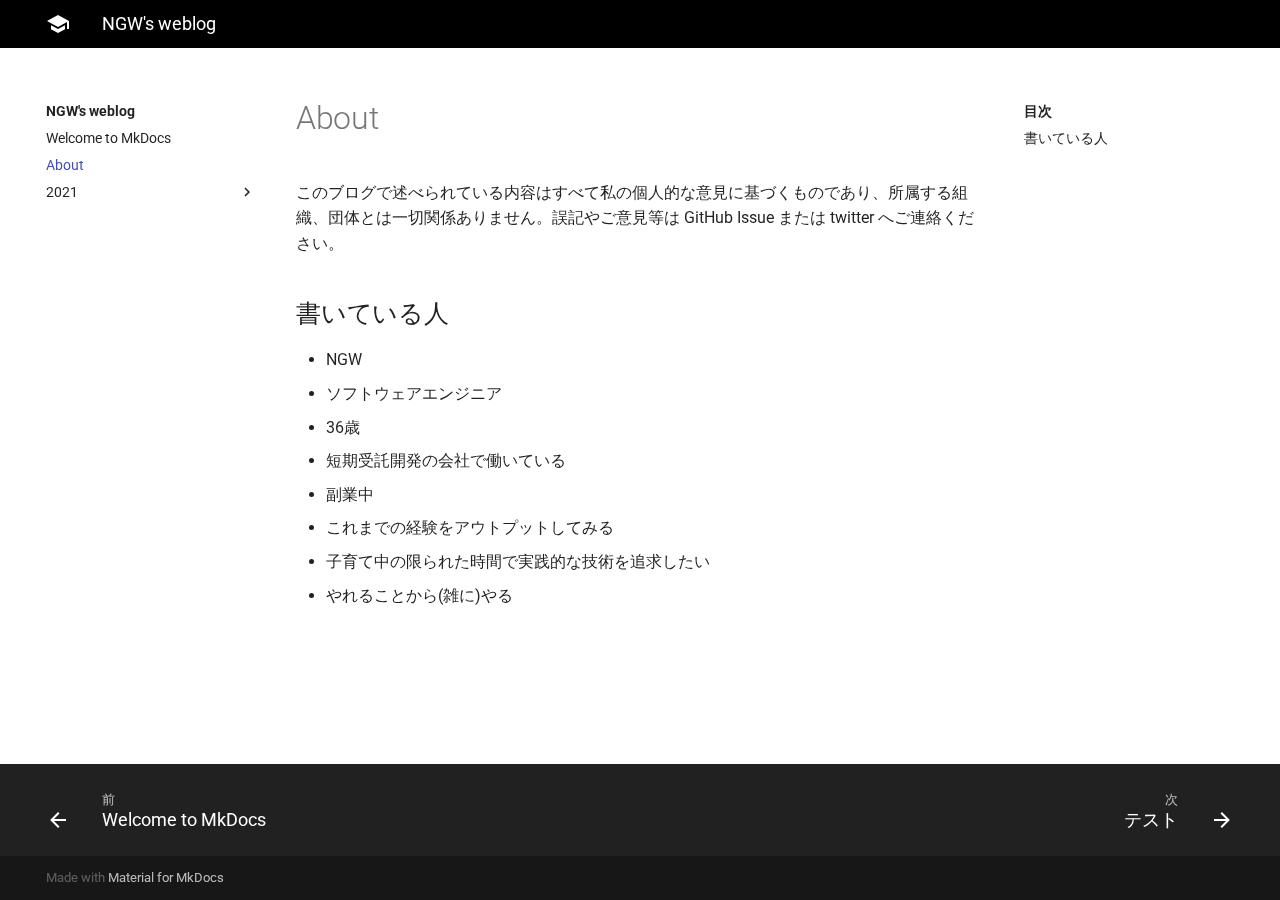
==== commit 33a112ae: "Supports redirection." ====
--- a/blog/site/about/index.html
+++ b/blog/site/about/index.html
@@ -45,10 +45,6 @@
     
     
     
-      
-        
-<script>window.ga=window.ga||function(){(ga.q=ga.q||[]).push(arguments)},ga.l=+new Date,ga("create","UA-XXXXXXXX-X","auto"),ga("set","anonymizeIp",!0),ga("send","pageview"),document.addEventListener("DOMContentLoaded",function(){document.forms.search&&document.forms.search.query.addEventListener("blur",function(){var e;this.value&&(e=document.location.pathname,ga("send","pageview",e+"?q="+this.value))}),"undefined"!=typeof location$&&location$.subscribe(function(e){ga("send","pageview",e.pathname)})})</script>
-<script async src="https://www.google-analytics.com/analytics.js"></script>
       
     
     
@@ -109,36 +105,6 @@
     </div>
     
     
-    
-      <label class="md-header__button md-icon" for="__search">
-        <svg xmlns="http://www.w3.org/2000/svg" viewBox="0 0 24 24"><path d="M9.5 3A6.5 6.5 0 0 1 16 9.5c0 1.61-.59 3.09-1.56 4.23l.27.27h.79l5 5-1.5 1.5-5-5v-.79l-.27-.27A6.516 6.516 0 0 1 9.5 16 6.5 6.5 0 0 1 3 9.5 6.5 6.5 0 0 1 9.5 3m0 2C7 5 5 7 5 9.5S7 14 9.5 14 14 12 14 9.5 12 5 9.5 5z"/></svg>
-      </label>
-      
-<div class="md-search" data-md-component="search" role="dialog">
-  <label class="md-search__overlay" for="__search"></label>
-  <div class="md-search__inner" role="search">
-    <form class="md-search__form" name="search">
-      <input type="text" class="md-search__input" name="query" aria-label="検索" placeholder="検索" autocapitalize="off" autocorrect="off" autocomplete="off" spellcheck="false" data-md-component="search-query" data-md-state="active" required>
-      <label class="md-search__icon md-icon" for="__search">
-        <svg xmlns="http://www.w3.org/2000/svg" viewBox="0 0 24 24"><path d="M9.5 3A6.5 6.5 0 0 1 16 9.5c0 1.61-.59 3.09-1.56 4.23l.27.27h.79l5 5-1.5 1.5-5-5v-.79l-.27-.27A6.516 6.516 0 0 1 9.5 16 6.5 6.5 0 0 1 3 9.5 6.5 6.5 0 0 1 9.5 3m0 2C7 5 5 7 5 9.5S7 14 9.5 14 14 12 14 9.5 12 5 9.5 5z"/></svg>
-        <svg xmlns="http://www.w3.org/2000/svg" viewBox="0 0 24 24"><path d="M20 11v2H8l5.5 5.5-1.42 1.42L4.16 12l7.92-7.92L13.5 5.5 8 11h12z"/></svg>
-      </label>
-      <button type="reset" class="md-search__icon md-icon" aria-label="クリア" tabindex="-1">
-        <svg xmlns="http://www.w3.org/2000/svg" viewBox="0 0 24 24"><path d="M19 6.41 17.59 5 12 10.59 6.41 5 5 6.41 10.59 12 5 17.59 6.41 19 12 13.41 17.59 19 19 17.59 13.41 12 19 6.41z"/></svg>
-      </button>
-    </form>
-    <div class="md-search__output">
-      <div class="md-search__scrollwrap" data-md-scrollfix>
-        <div class="md-search-result" data-md-component="search-result">
-          <div class="md-search-result__meta">
-            検索を初期化
-          </div>
-          <ol class="md-search-result__list"></ol>
-        </div>
-      </div>
-    </div>
-  </div>
-</div>
     
     
   </nav>
